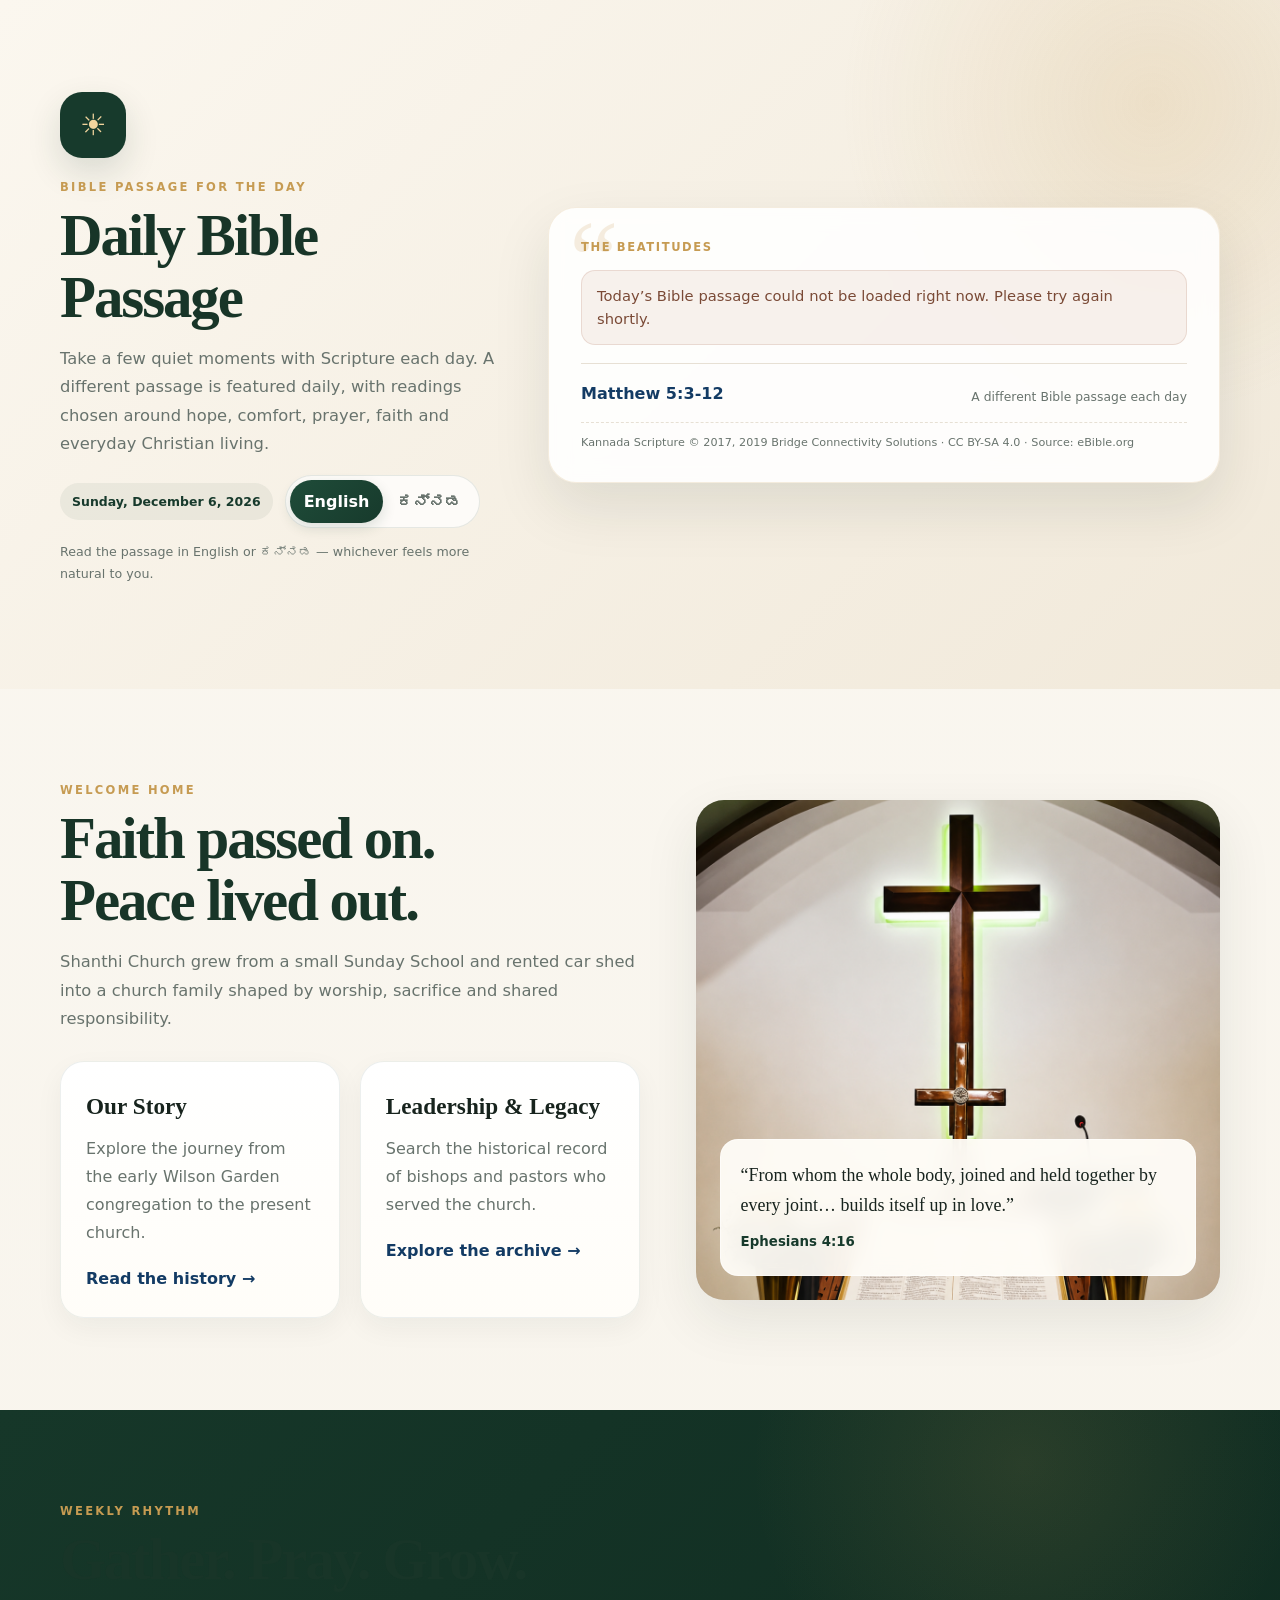
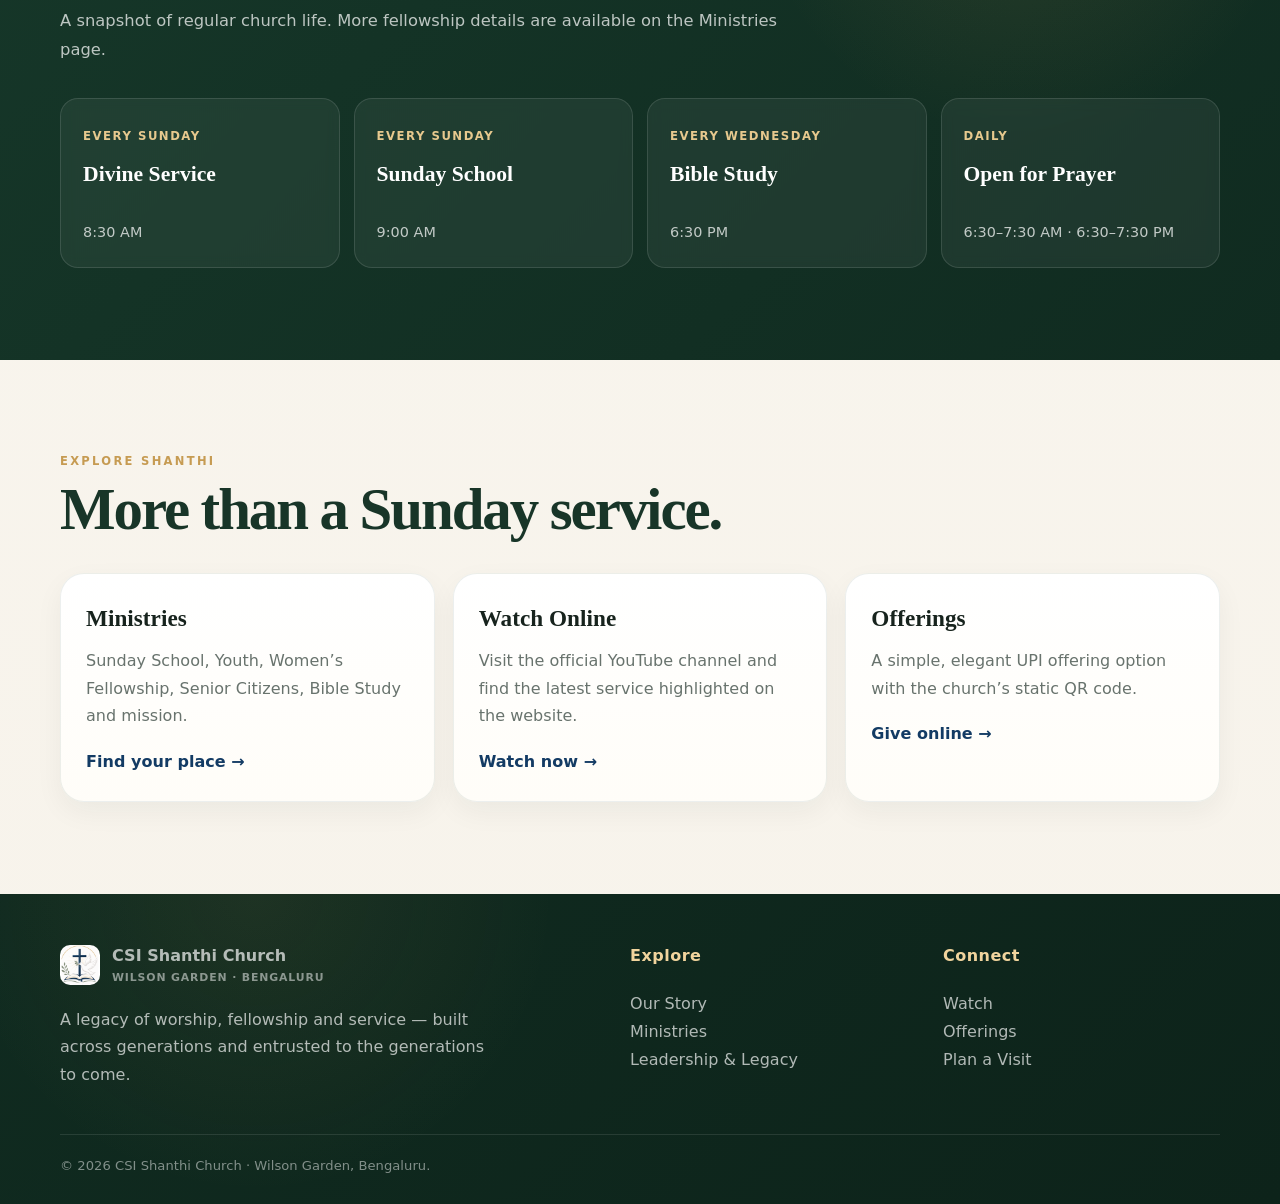
==== index.html @ 7ae9b754 "Add files via upload" ====
<!DOCTYPE html>
<html lang="en">
<head>
<meta charset="UTF-8">
<meta name="viewport" content="width=device-width, initial-scale=1.0">
<meta name="theme-color" content="#173a2c">
<title>Home | CSI Shanthi Church</title>
<meta name="description" content="CSI Shanthi Church, Wilson Garden, Bengaluru.">
<link rel="icon" type="image/png" href="assets/images/favicon-custom.png">
<link rel="apple-touch-icon" href="assets/images/favicon-custom.png">
<link rel="stylesheet" href="assets/css/style.css">
</head>
<body>


</section>

<section class="daily-word" id="daily-word">
  <div class="container daily-word-grid">
    <div>
      <div class="daily-icon">☀</div>
      <div class="eyebrow">Bible passage for the day</div>
      <h2 class="section-title">Daily Bible Passage</h2>
      <p class="lead">Take a few quiet moments with Scripture each day. A different passage is featured daily, with readings chosen around hope, comfort, prayer, faith and everyday Christian living.</p>
      <div class="daily-controls">
        <div class="daily-date" id="dailyDate">Today</div>
        <div class="language-toggle" role="group" aria-label="Bible passage language">
          <button class="language-btn active" id="langEnglish" data-lang="en">English</button>
          <button class="language-btn" id="langKannada" data-lang="kn">ಕನ್ನಡ</button>
        </div>
      </div>
      <p class="daily-refresh-note">Read the passage in English or ಕನ್ನಡ — whichever feels more natural to you.</p>
    </div>
    <article class="daily-passage-card" aria-live="polite">
      <div class="daily-theme" id="dailyTheme">Today’s Passage</div>
      <div class="daily-text" id="dailyText">Loading today’s Bible passage…</div>
      <div class="daily-reference"><strong id="dailyReference"></strong><span>A different Bible passage each day</span></div>
<div class="daily-source-note" id="dailySourceNote">Kannada Scripture © 2017, 2019 Bridge Connectivity Solutions · CC BY-SA 4.0 · Source: eBible.org</div>
    </article>
  </div>
</section>
<section>
  <div class="container split">
    <div>
      <div class="eyebrow">Welcome home</div>
      <h2 class="section-title">Faith passed on.<br>Peace lived out.</h2>
      <p class="lead">Shanthi Church grew from a small Sunday School and rented car shed into a church family shaped by worship, sacrifice and shared responsibility.</p>
      <div class="grid-2" style="margin-top:28px">
        <a class="card link-card" href="about.html"><h3>Our Story</h3><p>Explore the journey from the early Wilson Garden congregation to the present church.</p><span>Read the history →</span></a>
        <a class="card link-card" href="leadership.html"><h3>Leadership & Legacy</h3><p>Search the historical record of bishops and pastors who served the church.</p><span>Explore the archive →</span></a>
      </div>
    </div>
    <div class="image-panel">
      <img src="assets/images/altar-enhanced.png" alt="Altar and cross inside CSI Shanthi Church">
      <div class="quote-card"><p>“From whom the whole body, joined and held together by every joint… builds itself up in love.”</p><small>Ephesians 4:16</small></div>
    </div>
  </div>
</section>

<section class="band">
  <div class="container">
    <div class="eyebrow">Weekly rhythm</div>
    <h2 class="section-title">Gather. Pray. Grow.</h2>
    <p class="lead">A snapshot of regular church life. More fellowship details are available on the Ministries page.</p>
    <div class="schedule-grid">
      <article class="service-card"><div><span class="day">Every Sunday</span><h3>Divine Service</h3></div><p>8:30 AM</p></article>
      <article class="service-card"><div><span class="day">Every Sunday</span><h3>Sunday School</h3></div><p>9:00 AM</p></article>
      <article class="service-card"><div><span class="day">Every Wednesday</span><h3>Bible Study</h3></div><p>6:30 PM</p></article>
      <article class="service-card"><div><span class="day">Daily</span><h3>Open for Prayer</h3></div><p>6:30–7:30 AM · 6:30–7:30 PM</p></article>
    </div>
  </div>
</section>

<section>
  <div class="container">
    <div class="eyebrow">Explore Shanthi</div>
    <h2 class="section-title">More than a Sunday service.</h2>
    <div class="grid-3" style="margin-top:32px">
      <a class="card link-card" href="ministries.html"><h3>Ministries</h3><p>Sunday School, Youth, Women’s Fellowship, Senior Citizens, Bible Study and mission.</p><span>Find your place →</span></a>
      <a class="card link-card" href="connect.html#watch"><h3>Watch Online</h3><p>Visit the official YouTube channel and find the latest service highlighted on the website.</p><span>Watch now →</span></a>
      <a class="card link-card" href="connect.html#offerings"><h3>Offerings</h3><p>A simple, elegant UPI offering option with the church’s static QR code.</p><span>Give online →</span></a>
    </div>
  </div>
</section>
</main>

<footer>
  <div class="container">
    <div class="footer-grid">
      <div>
        <a class="brand brand-footer" href="index.html">
          <img class="footer-logo footer-logo-clean" src="assets/images/favicon-custom.png" alt="CSI Shanthi Church emblem">
          <span>CSI Shanthi Church<small style="color:rgba(255,255,255,.5)">Wilson Garden · Bengaluru</small></span>
        </a>
        <p style="max-width:430px;margin-top:18px">A legacy of worship, fellowship and service — built across generations and entrusted to the generations to come.</p>
      </div>
      <div><h4>Explore</h4><p><a href="about.html">Our Story</a><br><a href="ministries.html">Ministries</a><br><a href="leadership.html">Leadership & Legacy</a></p></div>
      <div><h4>Connect</h4><p><a href="connect.html#watch">Watch</a><br><a href="connect.html#offerings">Offerings</a><br><a href="connect.html#visit">Plan a Visit</a></p></div>
    </div>
    <div class="footer-bottom">© <span data-year></span> CSI Shanthi Church · Wilson Garden, Bengaluru.</div>
  </div>
</footer>
<button class="back-to-top" id="backToTop" aria-label="Back to top">↑</button>
<script src="assets/js/main.js"></script>


</body>
</html>
---- assets/css/style.css ----
:root{
  --green:#173a2c;
  --green-2:#285843;
  --cream:#f7f4ec;
  --paper:#fffdf8;
  --ink:#17231d;
  --muted:#69746d;
  --gold:#c49a52;
  --gold-soft:#ead8b6;
  --line:#e5dfd3;
  --white:#fff;
  --shadow:0 20px 55px rgba(17,44,32,.10);
  --radius:24px;
}
*{box-sizing:border-box}
html{scroll-behavior:smooth}
body{
  margin:0;
  background:var(--cream);
  color:var(--ink);
  font-family:Inter,ui-sans-serif,system-ui,-apple-system,BlinkMacSystemFont,"Segoe UI",sans-serif;
  line-height:1.65;
}
img{max-width:100%;display:block}
a{color:inherit;text-decoration:none}
button,input{font:inherit}
.container{width:min(1160px,calc(100% - 40px));margin:auto}
.eyebrow{font-size:.74rem;text-transform:uppercase;letter-spacing:.18em;color:var(--gold);font-weight:850}
h1,h2,h3,.serif{font-family:Georgia,"Times New Roman",serif}
.section-title{font-size:clamp(2.15rem,5vw,4.25rem);line-height:1.02;letter-spacing:-.035em;margin:.45rem 0 1rem}
.lead{font-size:1.08rem;color:var(--muted);max-width:760px}
.btn{display:inline-flex;align-items:center;justify-content:center;gap:9px;min-height:50px;padding:0 20px;border-radius:999px;font-weight:800;border:1px solid transparent;transition:.2s ease}
.btn:hover{transform:translateY(-2px)}
.btn-primary{background:var(--green);color:#fff}
.btn-gold{background:#efd5a1;color:var(--green)}
.btn-outline{border-color:rgba(24,57,44,.18);background:rgba(255,255,255,.55)}
section{padding:92px 0}
.card{background:var(--paper);border:1px solid var(--line);border-radius:22px;box-shadow:0 12px 35px rgba(17,44,32,.05)}
.site-header{
  position:sticky;top:0;z-index:100;
  background:rgba(247,244,236,.91);
  backdrop-filter:blur(16px);
  border-bottom:1px solid rgba(24,57,44,.08);
}
nav{height:76px;display:flex;align-items:center;justify-content:space-between;gap:24px}
.brand{display:flex;align-items:center;gap:12px;font-weight:850;min-width:220px}
.brand-mark{width:42px;height:42px;border-radius:50%;display:grid;place-items:center;background:var(--green);color:#f3d8a2;font-family:Georgia,serif;font-size:1.3rem}
.brand small{display:block;color:var(--muted);font-size:.68rem;letter-spacing:.08em;text-transform:uppercase;font-weight:700}
.nav-links{display:flex;align-items:center;gap:21px;font-size:.9rem;font-weight:750}
.nav-links a{opacity:.8;position:relative}
.nav-links a:hover,.nav-links a.active{opacity:1;color:var(--green)}
.nav-links a.active:after{content:"";position:absolute;left:0;right:0;bottom:-10px;height:2px;background:var(--gold)}
.nav-visit{padding:10px 15px;border-radius:999px;background:var(--green);color:white!important}
.nav-visit.active:after{display:none}
.menu-btn{display:none;border:0;background:none;color:var(--green);font-size:1.55rem}
.page-hero{
  position:relative;overflow:hidden;color:white;background:var(--green);
  min-height:410px;display:grid;align-items:end;
}
.page-hero.has-image{min-height:520px}
.page-hero img{position:absolute;inset:0;width:100%;height:100%;object-fit:cover}
.page-hero:after{content:"";position:absolute;inset:0;background:linear-gradient(90deg,rgba(10,30,21,.87),rgba(10,30,21,.55) 48%,rgba(10,30,21,.16)),linear-gradient(0deg,rgba(10,30,21,.6),transparent 55%)}
.page-hero-content{position:relative;z-index:2;padding:85px 0 62px;max-width:850px}
.page-hero h1{font-size:clamp(3rem,7vw,6.3rem);line-height:.94;letter-spacing:-.05em;margin:12px 0 20px;font-weight:500}
.page-hero p{font-size:1.12rem;max-width:720px;color:rgba(255,255,255,.84)}
.hero-home{min-height:calc(100svh - 76px)}
.hero-home .page-hero-content{padding-bottom:68px}
.hero-actions{display:flex;flex-wrap:wrap;gap:12px;margin-top:28px}
.hero-stats{display:grid;grid-template-columns:repeat(3,1fr);margin-top:44px;border:1px solid rgba(255,255,255,.16);border-radius:18px;overflow:hidden;background:rgba(255,255,255,.09)}
.hero-stats div{padding:17px 19px;background:rgba(10,30,21,.35)}
.hero-stats strong{display:block;color:#f1d49d;font-family:Georgia,serif;font-size:1.18rem}
.hero-stats span{font-size:.82rem;color:rgba(255,255,255,.72)}
.split{display:grid;grid-template-columns:1.05fr .95fr;gap:56px;align-items:center}
.image-panel{border-radius:28px;overflow:hidden;box-shadow:var(--shadow);min-height:500px;position:relative;background:#ddd}
.image-panel img{position:absolute;inset:0;width:100%;height:100%;object-fit:cover}
.quote-card{position:absolute;left:24px;right:24px;bottom:24px;background:rgba(255,253,248,.94);backdrop-filter:blur(12px);border-radius:18px;padding:20px;border:1px solid rgba(255,255,255,.5)}
.quote-card p{font-family:Georgia,serif;font-size:1.12rem;margin:0 0 6px}
.quote-card small{color:var(--green);font-weight:850}
.grid-3{display:grid;grid-template-columns:repeat(3,1fr);gap:18px}
.grid-2{display:grid;grid-template-columns:repeat(2,1fr);gap:20px}
.feature{padding:27px}
.feature .icon{width:48px;height:48px;border-radius:15px;background:#eee7d8;display:grid;place-items:center;margin-bottom:20px}
.feature h3{margin:0 0 8px;font-size:1.35rem}
.feature p{margin:0;color:var(--muted);font-size:.94rem}
.band{background:var(--green);color:white}
.band .lead{color:rgba(255,255,255,.72)}
.schedule-grid{display:grid;grid-template-columns:repeat(4,1fr);gap:14px;margin-top:34px}
.service-card{padding:22px;border-radius:18px;border:1px solid rgba(255,255,255,.13);background:rgba(255,255,255,.055);min-height:170px;display:flex;flex-direction:column;justify-content:space-between}
.service-card .day{font-size:.73rem;text-transform:uppercase;letter-spacing:.13em;color:#e7c98e;font-weight:850}
.service-card h3{font-size:1.35rem;line-height:1.17;margin:13px 0}
.service-card p{margin:0;color:rgba(255,255,255,.73);font-size:.9rem}
.link-card{display:block;padding:25px;transition:.2s}
.link-card:hover{transform:translateY(-4px);box-shadow:var(--shadow)}
.link-card h3{font-size:1.45rem;margin:0 0 8px}
.link-card p{color:var(--muted);margin:0 0 18px}
.link-card span{font-weight:850;color:var(--green)}
.timeline{display:grid;grid-template-columns:repeat(4,1fr);border-top:1px solid #cbbfa9;margin-top:40px}
.timeline-item{padding:27px 24px 0 0;position:relative}
.timeline-item:before{content:"";position:absolute;top:-7px;left:0;width:13px;height:13px;border-radius:50%;background:var(--green);box-shadow:0 0 0 5px var(--cream)}
.timeline-item .year{font-size:.8rem;letter-spacing:.09em;color:var(--green);font-weight:900}
.timeline-item h3{font-size:1.3rem;margin:8px 0}
.timeline-item p{color:var(--muted);font-size:.91rem;margin:0}
.archive-toolbar{display:flex;gap:12px;align-items:center;justify-content:space-between;margin:30px 0 22px}
.search-box{flex:1;position:relative}
.search-box input{width:100%;border:1px solid var(--line);background:var(--paper);border-radius:999px;padding:14px 18px 14px 44px;color:var(--ink);outline:none}
.search-box:before{content:"⌕";position:absolute;left:17px;top:9px;color:var(--muted);font-size:1.3rem}
.filter-buttons{display:flex;gap:8px;flex-wrap:wrap}
.filter-btn{border:1px solid var(--line);background:var(--paper);border-radius:999px;padding:11px 15px;font-weight:800;color:var(--muted);cursor:pointer}
.filter-btn.active{background:var(--green);color:white;border-color:var(--green)}
.archive-grid{display:grid;grid-template-columns:repeat(3,1fr);gap:16px}
.person-card{padding:22px;min-height:172px;display:flex;flex-direction:column;justify-content:space-between}
.person-card.hidden{display:none}
.person-role{font-size:.72rem;text-transform:uppercase;letter-spacing:.12em;color:var(--gold);font-weight:900}
.person-card h3{margin:9px 0 6px;font-size:1.25rem}
.person-years{font-weight:850;color:var(--green)}
.person-note{font-size:.86rem;color:var(--muted);margin:5px 0 0}
.archive-note{margin-top:22px;padding:16px 18px;border-left:3px solid var(--gold);background:rgba(255,255,255,.5);color:var(--muted)}
.ministry-list{display:grid;grid-template-columns:repeat(3,1fr);gap:18px;margin-top:32px}
.ministry-card{padding:28px}
.ministry-card h3{font-size:1.45rem;margin:0 0 8px}
.ministry-card p{color:var(--muted);margin:0}
.connect-grid{display:grid;grid-template-columns:1.05fr .95fr;gap:38px;align-items:start}
.youtube-card{position:relative;min-height:430px;border-radius:25px;overflow:hidden;background:#111;display:block}
.youtube-card img{position:absolute;inset:0;width:100%;height:100%;object-fit:cover;opacity:.78}
.youtube-card:after{content:"";position:absolute;inset:0;background:linear-gradient(0deg,rgba(0,0,0,.83),transparent 70%)}
.youtube-content{position:absolute;z-index:2;left:28px;right:28px;bottom:26px;color:white}
.youtube-content h3{font-size:2rem;margin:6px 0}
.play{position:absolute;z-index:3;left:50%;top:47%;transform:translate(-50%,-50%);width:72px;height:72px;border-radius:50%;display:grid;place-items:center;background:white;color:var(--green);font-size:1.55rem;box-shadow:0 12px 30px rgba(0,0,0,.25);padding-left:4px}
.offering-card{padding:28px}
.qr-shell{width:min(100%,330px);margin:18px auto;background:white;padding:15px;border-radius:25px;border:1px solid var(--line);box-shadow:0 18px 40px rgba(17,44,32,.08)}
.qr-shell img{width:100%;aspect-ratio:1;object-fit:contain}
.upi-box{background:rgba(24,57,44,.06);border:1px solid rgba(24,57,44,.1);padding:14px 16px;border-radius:16px}
.upi-box small{display:block;color:var(--muted);text-transform:uppercase;letter-spacing:.12em;font-weight:800;font-size:.72rem}
.upi-box strong{word-break:break-all;color:var(--green)}
.contact-list{margin-top:24px}
.contact-row{padding:16px 0;border-bottom:1px solid var(--line)}
.contact-row:last-child{border-bottom:0}
.contact-row small{display:block;color:var(--muted);margin-bottom:3px}
.cta-panel{padding:32px;background:var(--green);color:white;border-radius:25px}
.cta-panel p{color:rgba(255,255,255,.72)}
footer{background:#10281f;color:white;padding:48px 0 26px}
.footer-grid{display:grid;grid-template-columns:1.35fr repeat(2,.7fr);gap:36px}
footer p,footer a{color:rgba(255,255,255,.68)}
footer h4{margin-top:0;color:#f1d49d}
.footer-bottom{border-top:1px solid rgba(255,255,255,.1);margin-top:30px;padding-top:20px;color:rgba(255,255,255,.48);font-size:.82rem}
.back-to-top{position:fixed;right:20px;bottom:20px;z-index:90;width:48px;height:48px;border:0;border-radius:50%;background:var(--green);color:white;box-shadow:0 12px 30px rgba(16,40,31,.25);cursor:pointer;opacity:0;visibility:hidden;transform:translateY(8px);transition:.2s}
.back-to-top.show{opacity:1;visibility:visible;transform:translateY(0)}

.identity-masthead{background:radial-gradient(circle at 78% 0%,rgba(196,154,82,.12),transparent 28%),linear-gradient(180deg,#fffdf8,#f5f0e5);border-bottom:1px solid rgba(23,58,44,.10)}
.identity-inner{min-height:155px;display:grid;grid-template-columns:118px 1fr auto;align-items:center;gap:26px;padding:18px 0}
.identity-logo{width:112px;height:112px;filter:drop-shadow(0 8px 18px rgba(23,58,44,.12))}
.identity-title .church-name{margin:0;color:#153b65;font-family:Georgia,"Times New Roman",serif;font-size:clamp(2.35rem,4.2vw,4.7rem);line-height:.92;letter-spacing:.015em;font-weight:700;text-transform:uppercase;text-shadow:0 2px 0 rgba(255,255,255,.6)}
.identity-title .location-line{display:flex;align-items:center;gap:13px;margin-top:12px;color:var(--green);font-size:.78rem;letter-spacing:.28em;text-transform:uppercase;font-weight:850}
.identity-title .location-line:before,.identity-title .location-line:after{content:"";height:1px;width:58px;background:linear-gradient(90deg,transparent,var(--gold))}
.identity-title .location-line:after{background:linear-gradient(90deg,var(--gold),transparent)}
.identity-motto{max-width:240px;text-align:right;color:#41594d;font-family:Georgia,"Times New Roman",serif;font-style:italic;font-size:1.02rem;line-height:1.5}
.identity-motto strong{display:block;margin-top:6px;color:var(--gold);font-family:Inter,system-ui,sans-serif;font-style:normal;font-size:.69rem;letter-spacing:.12em;text-transform:uppercase}
.daily-word{position:relative;overflow:hidden;background:radial-gradient(circle at 86% 20%,rgba(196,154,82,.16),transparent 27%),linear-gradient(135deg,#fffdf8 0%,#f3eddf 100%)}
.daily-word-grid{position:relative;z-index:2;display:grid;grid-template-columns:.8fr 1.2fr;gap:52px;align-items:center}
.daily-date{display:inline-flex;align-items:center;gap:9px;padding:8px 12px;border-radius:999px;background:rgba(23,58,44,.06);color:var(--green);font-size:.78rem;font-weight:800}
.daily-icon{width:66px;height:66px;border-radius:22px;background:var(--green);color:#f1d49d;display:grid;place-items:center;font-size:1.85rem;box-shadow:0 14px 34px rgba(23,58,44,.14);margin-bottom:20px}
.daily-passage-card{position:relative;padding:34px 36px;border-radius:28px;background:rgba(255,255,255,.88);border:1px solid rgba(23,58,44,.10);box-shadow:var(--shadow);backdrop-filter:blur(10px)}
.daily-passage-card:before{content:"“";position:absolute;top:-4px;left:20px;color:rgba(196,154,82,.25);font-family:Georgia,serif;font-size:7rem;line-height:1}
.daily-theme{position:relative;z-index:1;color:var(--gold);font-size:.72rem;letter-spacing:.14em;text-transform:uppercase;font-weight:900}
.daily-text{position:relative;z-index:1;margin:12px 0 18px;color:#263a31;font-family:Georgia,"Times New Roman",serif;font-size:clamp(1.2rem,2.2vw,1.65rem);line-height:1.62}
.daily-reference{display:flex;justify-content:space-between;gap:14px;align-items:end;padding-top:16px;border-top:1px solid var(--line)}
.daily-reference strong{color:var(--green);font-size:1rem}.daily-reference span{color:var(--muted);font-size:.77rem;text-align:right}.daily-refresh-note{margin-top:13px;color:var(--muted);font-size:.79rem}


.daily-controls{display:flex;align-items:center;gap:12px;flex-wrap:wrap;margin-top:14px}
.language-toggle{display:inline-flex;padding:4px;border-radius:999px;background:rgba(23,58,44,.07);border:1px solid rgba(23,58,44,.10)}
.language-btn{border:0;background:transparent;color:var(--muted);padding:8px 14px;border-radius:999px;font-weight:850;cursor:pointer}
.language-btn.active{background:var(--green);color:white;box-shadow:0 5px 14px rgba(23,58,44,.14)}
.daily-text.kn{font-family:"Noto Sans Kannada","Tunga","Nirmala UI",system-ui,sans-serif;line-height:1.8}


.daily-source-note{
  margin-top:14px;padding-top:12px;border-top:1px dashed var(--line);
  color:var(--muted);font-size:.7rem;line-height:1.5
}
.daily-loading{opacity:.66}
.daily-error{
  padding:13px 15px;border-radius:14px;background:rgba(150,70,40,.07);
  border:1px solid rgba(150,70,40,.14);color:#7a4a36;
  font-family:Inter,system-ui,sans-serif;font-size:.92rem
}

@media(max-width:980px){
  .nav-links{display:none;position:absolute;top:76px;left:18px;right:18px;flex-direction:column;align-items:stretch;background:var(--paper);border:1px solid var(--line);border-radius:18px;padding:16px;box-shadow:var(--shadow)}
  .nav-links.open{display:flex}
  .nav-links a{padding:8px 6px}.nav-links a.active:after{display:none}
  .menu-btn{display:block}
  .split,.connect-grid{grid-template-columns:1fr}
  .identity-inner{grid-template-columns:92px 1fr;min-height:132px}
  .identity-logo{width:88px;height:88px}
  .identity-motto{display:none}
  .daily-word-grid{grid-template-columns:1fr;gap:28px}
  .grid-3,.ministry-list,.archive-grid{grid-template-columns:repeat(2,1fr)}
  .schedule-grid{grid-template-columns:repeat(2,1fr)}
  .timeline{grid-template-columns:repeat(2,1fr);border-top:0;gap:24px}
  .timeline-item{border-top:1px solid #cbbfa9}
}
@media(max-width:650px){
  .container{width:min(100% - 28px,1160px)}
  section{padding:70px 0}
  nav{height:68px}.nav-links{top:68px;left:12px;right:12px}
  .brand{font-size:.92rem;min-width:0}.brand-mark{width:38px;height:38px}.brand small{font-size:.62rem}
  .identity-inner{grid-template-columns:64px 1fr;gap:14px;min-height:108px;padding:12px 0}
  .identity-logo{width:62px;height:62px}
  .identity-title .church-name{font-size:clamp(1.65rem,8.5vw,2.5rem);line-height:.96}
  .identity-title .location-line{font-size:.57rem;letter-spacing:.13em;gap:7px;margin-top:8px}
  .identity-title .location-line:before,.identity-title .location-line:after{width:18px}
  .daily-passage-card{padding:27px 22px;border-radius:22px}
  .daily-reference{align-items:flex-start;flex-direction:column}
  .daily-reference span{text-align:left}
  .page-hero.has-image{min-height:82svh}.hero-home{min-height:calc(100svh - 68px)}
  .page-hero-content{padding:72px 0 42px}.page-hero h1{font-size:clamp(3rem,15vw,4.7rem)}
  .hero-actions{display:grid}.hero-actions .btn{width:100%}
  .hero-stats{grid-template-columns:1fr}
  .grid-3,.grid-2,.ministry-list,.archive-grid,.schedule-grid,.timeline,.footer-grid{grid-template-columns:1fr}
  .image-panel{min-height:430px}
  .archive-toolbar{align-items:stretch;flex-direction:column}
  .filter-buttons{display:grid;grid-template-columns:repeat(3,1fr)}
  .filter-btn{padding:10px 8px;font-size:.82rem}
  .youtube-card{min-height:360px}
  .back-to-top{right:13px;bottom:13px;width:46px;height:46px}
}



/* ===== Premium branding & decluttered header refresh ===== */
body{line-height:1.72}
.lead{font-size:1.02rem;max-width:720px}
.section-title{font-size:clamp(2rem,4.6vw,4rem);line-height:1.05}
.site-top{
  background:
    radial-gradient(circle at 86% 10%,rgba(196,154,82,.14),transparent 26%),
    linear-gradient(180deg,#fffdf8 0%,#f6f0e3 100%);
  border-bottom:1px solid rgba(23,58,44,.08);
}
.branding-shell{
  display:grid;
  grid-template-columns:auto 1fr auto;
  gap:24px;
  align-items:center;
  min-height:126px;
  padding:16px 0;
}
.branding-logo{
  width:92px;height:92px;
  display:grid;place-items:center;
  border-radius:28px;
  background:rgba(255,255,255,.7);
  box-shadow:0 16px 36px rgba(17,44,32,.08);
  border:1px solid rgba(23,58,44,.08);
}
.branding-logo img{width:78px;height:78px;display:block}
.brand-kicker{
  color:var(--gold);
  font-size:.74rem;
  text-transform:uppercase;
  letter-spacing:.22em;
  font-weight:900;
  margin-bottom:6px;
}
.brand-title{
  color:#153b65;
  font-family:Georgia,"Times New Roman",serif;
  font-size:clamp(2.15rem,4.5vw,4.15rem);
  line-height:.96;
  font-weight:700;
  letter-spacing:.02em;
  text-transform:uppercase;
}
.brand-sub{
  margin-top:10px;
  color:var(--green);
  font-size:.82rem;
  letter-spacing:.22em;
  text-transform:uppercase;
  font-weight:850;
}
.branding-meta{
  display:flex;
  flex-direction:column;
  align-items:flex-end;
  gap:10px;
}
.meta-pill{
  display:inline-flex;
  align-items:center;
  justify-content:center;
  padding:10px 14px;
  border-radius:999px;
  background:rgba(255,255,255,.82);
  border:1px solid rgba(23,58,44,.10);
  color:#47594f;
  font-size:.78rem;
  font-weight:800;
  box-shadow:0 10px 20px rgba(17,44,32,.04);
  white-space:nowrap;
}
.site-header{
  position:sticky;top:0;z-index:100;
  background:rgba(255,253,248,.92);
  backdrop-filter:blur(18px);
  border-bottom:1px solid rgba(23,58,44,.08);
}
nav{
  height:64px;
  display:flex;
  align-items:center;
  justify-content:space-between;
  gap:20px;
}
.nav-logo{
  width:42px;height:42px;
  display:grid;place-items:center;
  border-radius:14px;
  background:rgba(23,58,44,.05);
  border:1px solid rgba(23,58,44,.08);
  flex:0 0 auto;
}
.nav-logo img{width:30px;height:30px;display:block}
.nav-links{gap:24px;font-size:.9rem}
.nav-links a{
  opacity:.88;
  padding:6px 0;
}
.nav-links a.active:after{bottom:-13px}
.nav-visit{
  padding:10px 16px;
  border-radius:999px;
  background:var(--green);
  color:white!important;
}
.hero-home .page-hero-content{max-width:820px}
.hero-stats{
  grid-template-columns:repeat(3,minmax(0,1fr));
  gap:0;
  background:rgba(255,255,255,.08);
}
.hero-stats div{padding:17px 18px}
.card{
  border-radius:24px;
  box-shadow:0 12px 28px rgba(17,44,32,.05);
}
.link-card,.person-card,.ministry-card,.offering-card,.cta-panel{border-radius:24px}
.footer-logo{
  width:38px;height:38px;border-radius:12px;display:block;flex:0 0 auto
}
.brand-footer{align-items:center;gap:12px}
.daily-word-grid{gap:40px}
.daily-passage-card{padding:30px 32px}
.contact-row strong,.contact-row a{word-break:break-word}

/* cleaner mobile layout */
@media(max-width:980px){
  .branding-shell{
    grid-template-columns:72px 1fr;
    gap:16px;
    min-height:96px;
    padding:14px 0;
  }
  .branding-logo{width:72px;height:72px;border-radius:22px}
  .branding-logo img{width:60px;height:60px}
  .branding-meta{display:none}
  .brand-title{font-size:clamp(1.8rem,6.5vw,2.9rem)}
  .brand-sub{font-size:.7rem;letter-spacing:.14em}
}
@media(max-width:650px){
  body{line-height:1.68}
  .container{width:min(100% - 24px,1160px)}
  .site-top{border-bottom:0}
  .branding-shell{
    grid-template-columns:58px 1fr;
    gap:12px;
    min-height:82px;
    padding:12px 0 10px;
  }
  .branding-logo{
    width:58px;height:58px;border-radius:18px;
    box-shadow:0 10px 22px rgba(17,44,32,.06);
  }
  .branding-logo img{width:48px;height:48px}
  .brand-kicker{font-size:.55rem;letter-spacing:.13em;margin-bottom:4px}
  .brand-title{
    font-size:clamp(1.45rem,7.5vw,2.15rem);
    line-height:1.02;
    letter-spacing:.01em;
  }
  .brand-sub{
    margin-top:6px;
    font-size:.62rem;
    letter-spacing:.11em;
  }
  nav{height:58px}
  .nav-logo{width:38px;height:38px;border-radius:12px}
  .nav-logo img{width:26px;height:26px}
  .nav-links{
    top:58px;
    left:10px;
    right:10px;
    gap:4px;
    padding:12px;
    border-radius:18px;
  }
  .nav-links a{
    font-size:.95rem;
    padding:10px 8px;
  }
  .nav-visit{padding:10px 12px}
  .page-hero-content{padding:58px 0 36px}
  .hero-stats{
    margin-top:28px;
    border-radius:18px;
  }
  .hero-stats div{padding:14px 15px}
  .section-title{font-size:clamp(1.75rem,9vw,2.5rem)}
  .lead{font-size:.97rem}
  .daily-word-grid{gap:24px}
  .daily-passage-card{padding:24px 20px}
  .daily-text{font-size:1.08rem;line-height:1.72}
  .footer-grid{gap:24px}
}
/* ===== end premium refresh ===== */



/* ===== V7 custom user-logo refinement ===== */
.site-top-centered{
  background:
    radial-gradient(circle at 50% 0%, rgba(196,154,82,.10), transparent 30%),
    linear-gradient(180deg,#ffffff 0%,#f7f3ea 100%);
  border-bottom:1px solid rgba(23,58,44,.06);
}
.site-top-centered .container{
  display:flex;
  justify-content:center;
}
.site-logo-lockup{
  display:block;
  padding:18px 0 14px;
  width:100%;
}
.site-logo-lockup img{
  display:block;
  width:min(100%, 500px);
  margin:0 auto;
  height:auto;
}
.site-header{
  background:rgba(255,255,255,.92);
  border-bottom:1px solid rgba(23,58,44,.07);
}
nav{
  height:62px;
}
.nav-logo-clean{
  width:40px;
  height:40px;
  border-radius:12px;
  background:transparent;
  border:0;
  padding:0;
}
.nav-logo-clean img{
  width:40px;
  height:40px;
  border-radius:10px;
  display:block;
}
.nav-links{
  gap:22px;
}
.nav-links a{
  font-size:.92rem;
  letter-spacing:.01em;
}
.footer-logo-clean{
  width:40px;
  height:40px;
  border-radius:10px;
  background:#fff;
  object-fit:cover;
}
.brand-footer span{
  display:block;
}
.brand-footer small{
  display:block;
}
.page-hero-content p,
.lead,
.feature p,
.link-card p,
.ministry-card p,
.person-note,
.contact-row small{
  line-height:1.74;
}
.daily-word .lead{
  max-width:640px;
}

/* mobile declutter */
@media(max-width:980px){
  .site-logo-lockup img{
    width:min(100%, 410px);
  }
}
@media(max-width:650px){
  .site-logo-lockup{
    padding:12px 0 8px;
  }
  .site-logo-lockup img{
    width:min(100%, 280px);
  }
  nav{
    height:56px;
  }
  .nav-logo-clean{
    width:34px;
    height:34px;
  }
  .nav-logo-clean img{
    width:34px;
    height:34px;
    border-radius:9px;
  }
  .menu-btn{
    font-size:1.4rem;
  }
  .nav-links{
    top:56px;
    left:8px;
    right:8px;
    padding:10px;
    gap:2px;
    border-radius:16px;
  }
  .nav-links a{
    padding:10px 8px;
    font-size:.93rem;
  }
  .hero-home .page-hero-content{
    padding-top:52px;
  }
  .hero-stats span{
    font-size:.8rem;
  }
  .daily-date{
    font-size:.72rem;
  }
  .daily-passage-card,
  .card{
    border-radius:20px;
  }
}
/* ===== end V7 refinement ===== */



/* ===== V8 luxury polish ===== */
:root{
  --green:#173a2c;
  --green-2:#234f3c;
  --cream:#f8f4eb;
  --paper:#fffdf9;
  --ink:#17231d;
  --muted:#68736d;
  --gold:#c69b52;
  --gold-soft:#ead9b8;
  --navy:#133b64;
  --line:#e7e0d4;
  --shadow:0 20px 55px rgba(17,44,32,.09);
  --shadow-soft:0 10px 28px rgba(17,44,32,.05);
}
body{
  background:linear-gradient(180deg,#faf7f0 0%,#f7f3eb 100%);
  color:var(--ink);
  letter-spacing:.002em;
}
h1,h2,h3,.serif{font-family:Georgia,"Times New Roman",serif}
.eyebrow{color:var(--gold);font-size:.72rem;letter-spacing:.20em;font-weight:900}
.section-title{color:#183528;text-wrap:balance}
.lead{color:#68736d}

.site-top-centered{
  background:
    radial-gradient(circle at 50% -20%,rgba(198,155,82,.16),transparent 32%),
    linear-gradient(180deg,#ffffff 0%,#f8f3e8 100%);
}
.site-logo-lockup{padding:22px 0 16px}
.site-logo-lockup img{
  width:min(100%,520px);
  filter:drop-shadow(0 14px 26px rgba(19,59,100,.08));
}

.site-header{box-shadow:0 8px 22px rgba(18,48,35,.035)}
.nav-links a{color:#2c4337;transition:.2s ease}
.nav-links a:hover,.nav-links a.active{color:var(--navy)}
.nav-links a.active:after{
  background:linear-gradient(90deg,transparent,var(--gold),transparent);
  height:2px;
}
.nav-visit{
  background:linear-gradient(135deg,#1e4d39,#173a2c);
  box-shadow:0 8px 18px rgba(23,58,44,.16);
}
.nav-visit:hover{
  color:white!important;
  box-shadow:0 12px 24px rgba(23,58,44,.20);
}

.page-hero{background:#163326}
.page-hero img{filter:saturate(.94) contrast(1.02) brightness(.96)}
.page-hero:after{
  background:
    linear-gradient(90deg,rgba(8,29,20,.88) 0%,rgba(8,29,20,.63) 43%,rgba(8,29,20,.18) 76%),
    linear-gradient(0deg,rgba(8,29,20,.62) 0%,transparent 56%);
}
.page-hero h1{text-shadow:0 5px 24px rgba(0,0,0,.14)}
.hero-actions .btn-gold{
  background:linear-gradient(135deg,#f4dda9,#e4c17c);
  box-shadow:0 12px 26px rgba(182,139,64,.22);
}
.hero-actions .btn-gold:hover{box-shadow:0 16px 32px rgba(182,139,64,.28)}
.hero-stats{
  backdrop-filter:blur(10px);
  border-color:rgba(255,255,255,.16);
}
.hero-stats div{background:rgba(12,35,25,.38)}
.hero-stats strong{color:#f3d79f;font-size:1.22rem}
.hero-stats span{color:rgba(255,255,255,.78)}

.card{
  background:linear-gradient(180deg,rgba(255,255,255,.98),rgba(255,253,248,.98));
  border:1px solid rgba(23,58,44,.08);
  box-shadow:var(--shadow-soft);
  transition:transform .24s ease,box-shadow .24s ease,border-color .24s ease;
}
.card:hover{
  transform:translateY(-4px);
  box-shadow:var(--shadow);
  border-color:rgba(198,155,82,.22);
}
.link-card span{color:var(--navy)}
.feature .icon{
  background:linear-gradient(135deg,#f0eadc,#e9ddc7);
  color:var(--green);
}
.band{
  background:
    radial-gradient(circle at 80% 10%,rgba(198,155,82,.13),transparent 24%),
    linear-gradient(135deg,#163729,#102b20);
}
.service-card{
  background:rgba(255,255,255,.055);
  backdrop-filter:blur(6px);
  border-color:rgba(255,255,255,.12);
}
.service-card:hover{background:rgba(255,255,255,.085)}
.timeline-item:before{background:var(--gold)}
.timeline-item .year{color:var(--navy)}

.daily-word{
  background:
    radial-gradient(circle at 90% 15%,rgba(198,155,82,.18),transparent 24%),
    linear-gradient(135deg,#fbf7ef 0%,#f1e9da 100%);
}
.daily-passage-card{
  border:1px solid rgba(198,155,82,.18);
  box-shadow:0 24px 58px rgba(17,44,32,.10);
}
.daily-passage-card:before{color:rgba(198,155,82,.18)}
.language-toggle{background:rgba(255,255,255,.72)}
.language-btn.active{background:linear-gradient(135deg,#1f4c39,#173a2c)}
.daily-reference strong{color:var(--navy)}

.filter-btn.active{background:linear-gradient(135deg,#1d4b38,#173a2c)}
.person-card{position:relative;overflow:hidden}
.person-card:after{
  content:"";
  position:absolute;
  left:0;right:0;top:0;
  height:3px;
  background:linear-gradient(90deg,transparent,var(--gold),transparent);
  opacity:.65;
}

.offering-card{border-color:rgba(198,155,82,.18)}
.qr-shell{
  box-shadow:0 18px 40px rgba(17,44,32,.08);
  border-color:rgba(198,155,82,.18);
}
.upi-box{
  background:linear-gradient(180deg,rgba(23,58,44,.055),rgba(23,58,44,.035));
}

footer{
  background:
    radial-gradient(circle at 20% 0%,rgba(198,155,82,.08),transparent 28%),
    linear-gradient(135deg,#102b20,#0d231a);
}
footer h4{color:#f1d49d;letter-spacing:.03em}

.btn{transition:transform .2s ease,box-shadow .2s ease,background .2s ease}
.btn-primary{
  background:linear-gradient(135deg,#1f4c39,#173a2c);
  box-shadow:0 9px 20px rgba(23,58,44,.15);
}
.btn-primary:hover{box-shadow:0 13px 28px rgba(23,58,44,.20)}

.page-hero-content p{max-width:690px}
.ministry-card p,.person-note,.link-card p{max-width:48ch}

@media(max-width:650px){
  section{padding:62px 0}
  .site-logo-lockup img{width:min(100%,245px)}
  .page-hero.has-image{min-height:76svh}
  .page-hero h1{
    font-size:clamp(2.7rem,14vw,4.15rem);
    line-height:.96;
  }
  .page-hero-content p{
    font-size:1rem;
    line-height:1.68;
  }
  .hero-actions{gap:10px}
  .hero-actions .btn{min-height:48px}
  .hero-stats{grid-template-columns:1fr}
  .hero-stats div{padding:13px 14px}
  .hero-stats strong{font-size:1.08rem}
  .hero-stats span{font-size:.78rem}
  .section-title{line-height:1.08}
  .card,.link-card,.ministry-card,.person-card{padding:22px}
  .daily-passage-card{padding:22px 18px}
  .daily-text{font-size:1.03rem;line-height:1.78}
  .daily-controls{align-items:stretch}
  .language-toggle{width:100%;justify-content:space-between}
  .language-btn{flex:1}
  .footer-grid{grid-template-columns:1fr}
  footer{padding-top:42px}
}
/* ===== end V8 luxury polish ===== */



/* ===== V10 top navigation + subtle logo integration ===== */

/* No oversized logo banner above the menu */
.site-top,
.site-top-centered{
  display:none!important;
}

/* Menu bar now starts at the top of every page */
.site-header{
  position:sticky;
  top:0;
  z-index:100;
  background:rgba(255,255,255,.94);
  backdrop-filter:blur(18px);
  border-bottom:1px solid rgba(23,58,44,.08);
  box-shadow:0 8px 22px rgba(18,48,35,.035);
}
nav{
  min-height:66px;
}

/* Keep the church emblem subtle in the navbar */
.nav-logo-clean{
  width:42px;
  height:42px;
  border-radius:13px;
  background:rgba(255,255,255,.92);
  border:1px solid rgba(23,58,44,.08);
  box-shadow:0 6px 16px rgba(23,58,44,.06);
  overflow:hidden;
}
.nav-logo-clean img{
  width:42px;
  height:42px;
  object-fit:cover;
}

/* Hero watermark uses the church logo in a restrained way */
.hero-home{
  position:relative;
  overflow:hidden;
}
.hero-home::before{
  content:"";
  position:absolute;
  right:5%;
  top:10%;
  width:min(34vw,420px);
  aspect-ratio:1;
  background:url('../images/church-logo-custom.png') center/contain no-repeat;
  opacity:.075;
  filter:grayscale(.12);
  pointer-events:none;
  z-index:1;
}
.hero-home .page-hero-content{
  position:relative;
  z-index:2;
}

/* New homepage title hierarchy */
.hero-home .page-hero-content h1{
  margin-top:12px;
  max-width:900px;
}
.hero-church-name{
  display:inline-block;
  font-size:.78em;
  color:#ffffff;
  letter-spacing:-.02em;
}
.hero-tagline{
  display:inline-block;
  margin-top:10px;
  font-size:.56em;
  line-height:1.12;
  font-weight:500;
  letter-spacing:-.02em;
}

/* Keep all other page heroes clean */
.page-hero:not(.hero-home)::before{
  content:none!important;
}

/* Mobile declutter */
@media(max-width:650px){
  nav{
    min-height:58px;
  }
  .nav-logo-clean{
    width:36px;
    height:36px;
    border-radius:11px;
  }
  .nav-logo-clean img{
    width:36px;
    height:36px;
  }
  .hero-home::before{
    right:-8%;
    top:12%;
    width:62vw;
    opacity:.055;
  }
  .hero-church-name{
    font-size:.68em;
  }
  .hero-tagline{
    margin-top:8px;
    font-size:.48em;
    line-height:1.18;
  }
  .page-hero h1{
    line-height:1.02;
  }
}

/* ===== end V10 refinement ===== */
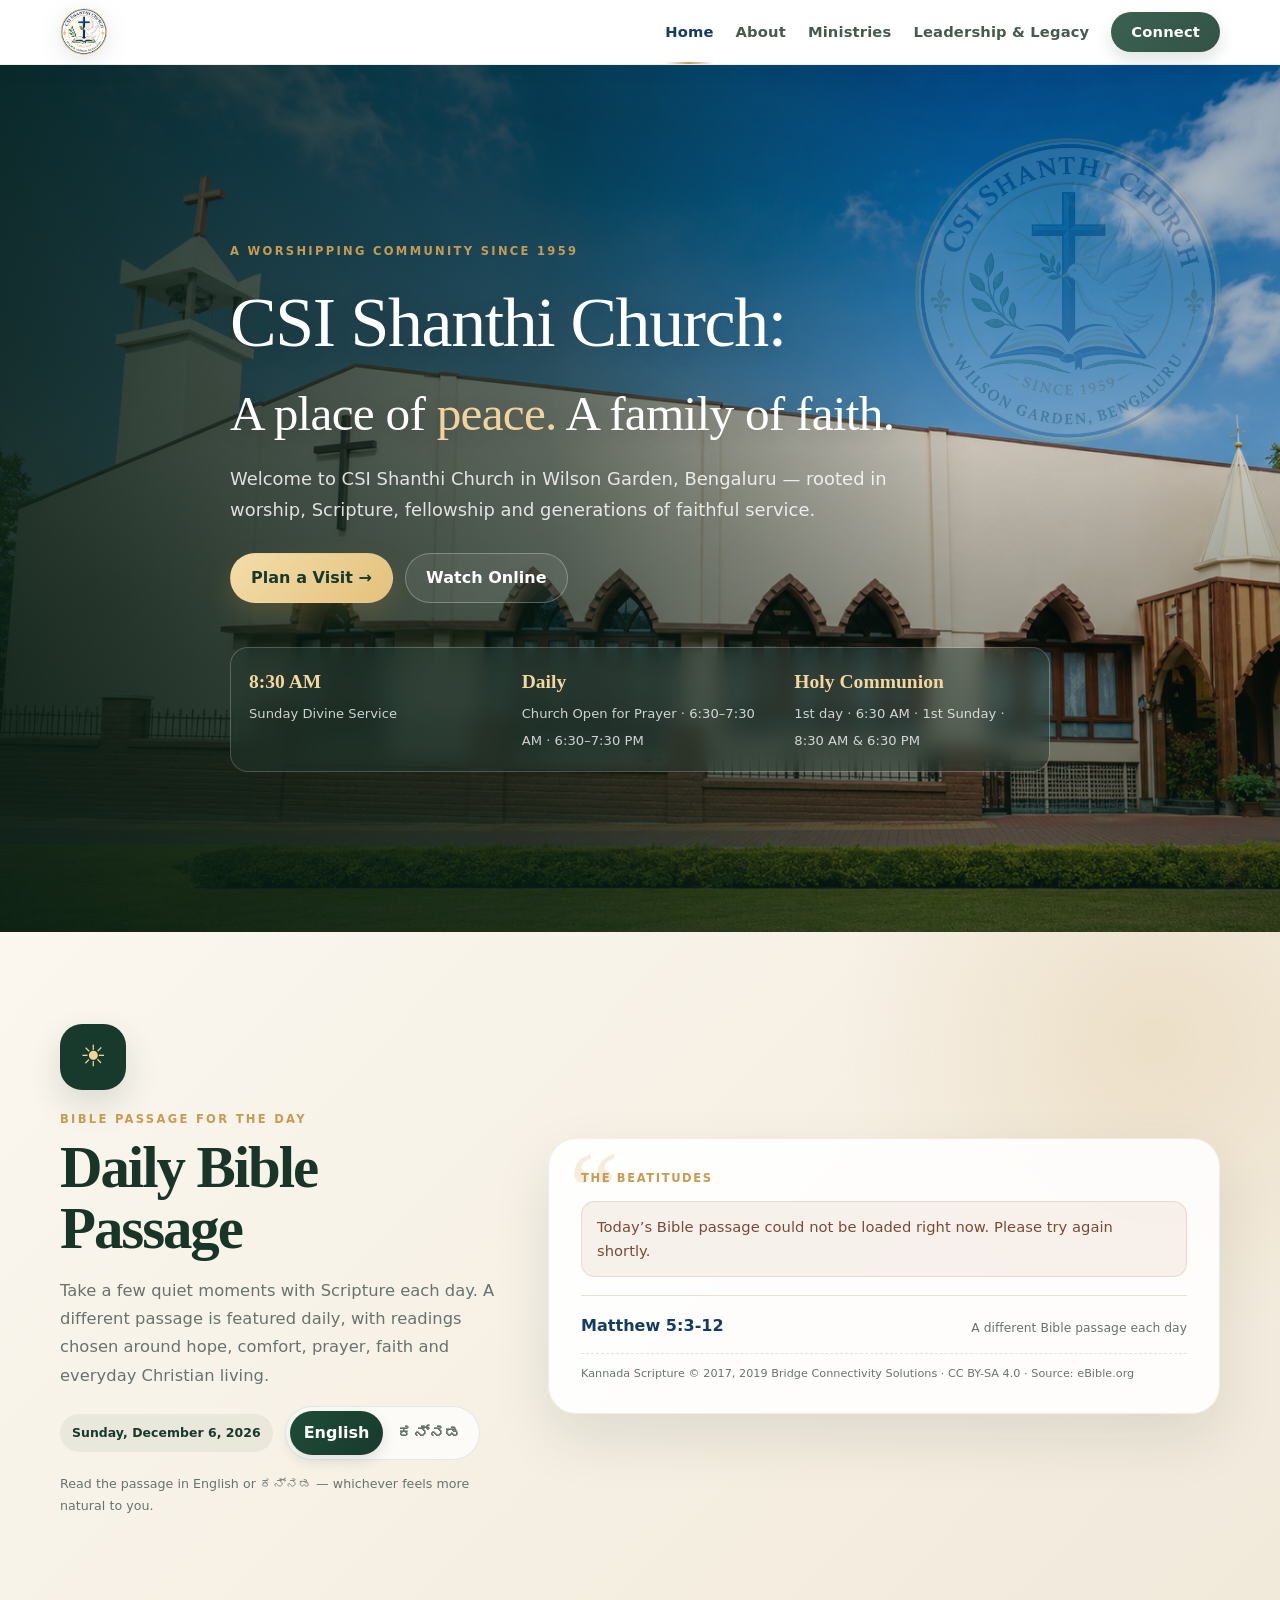
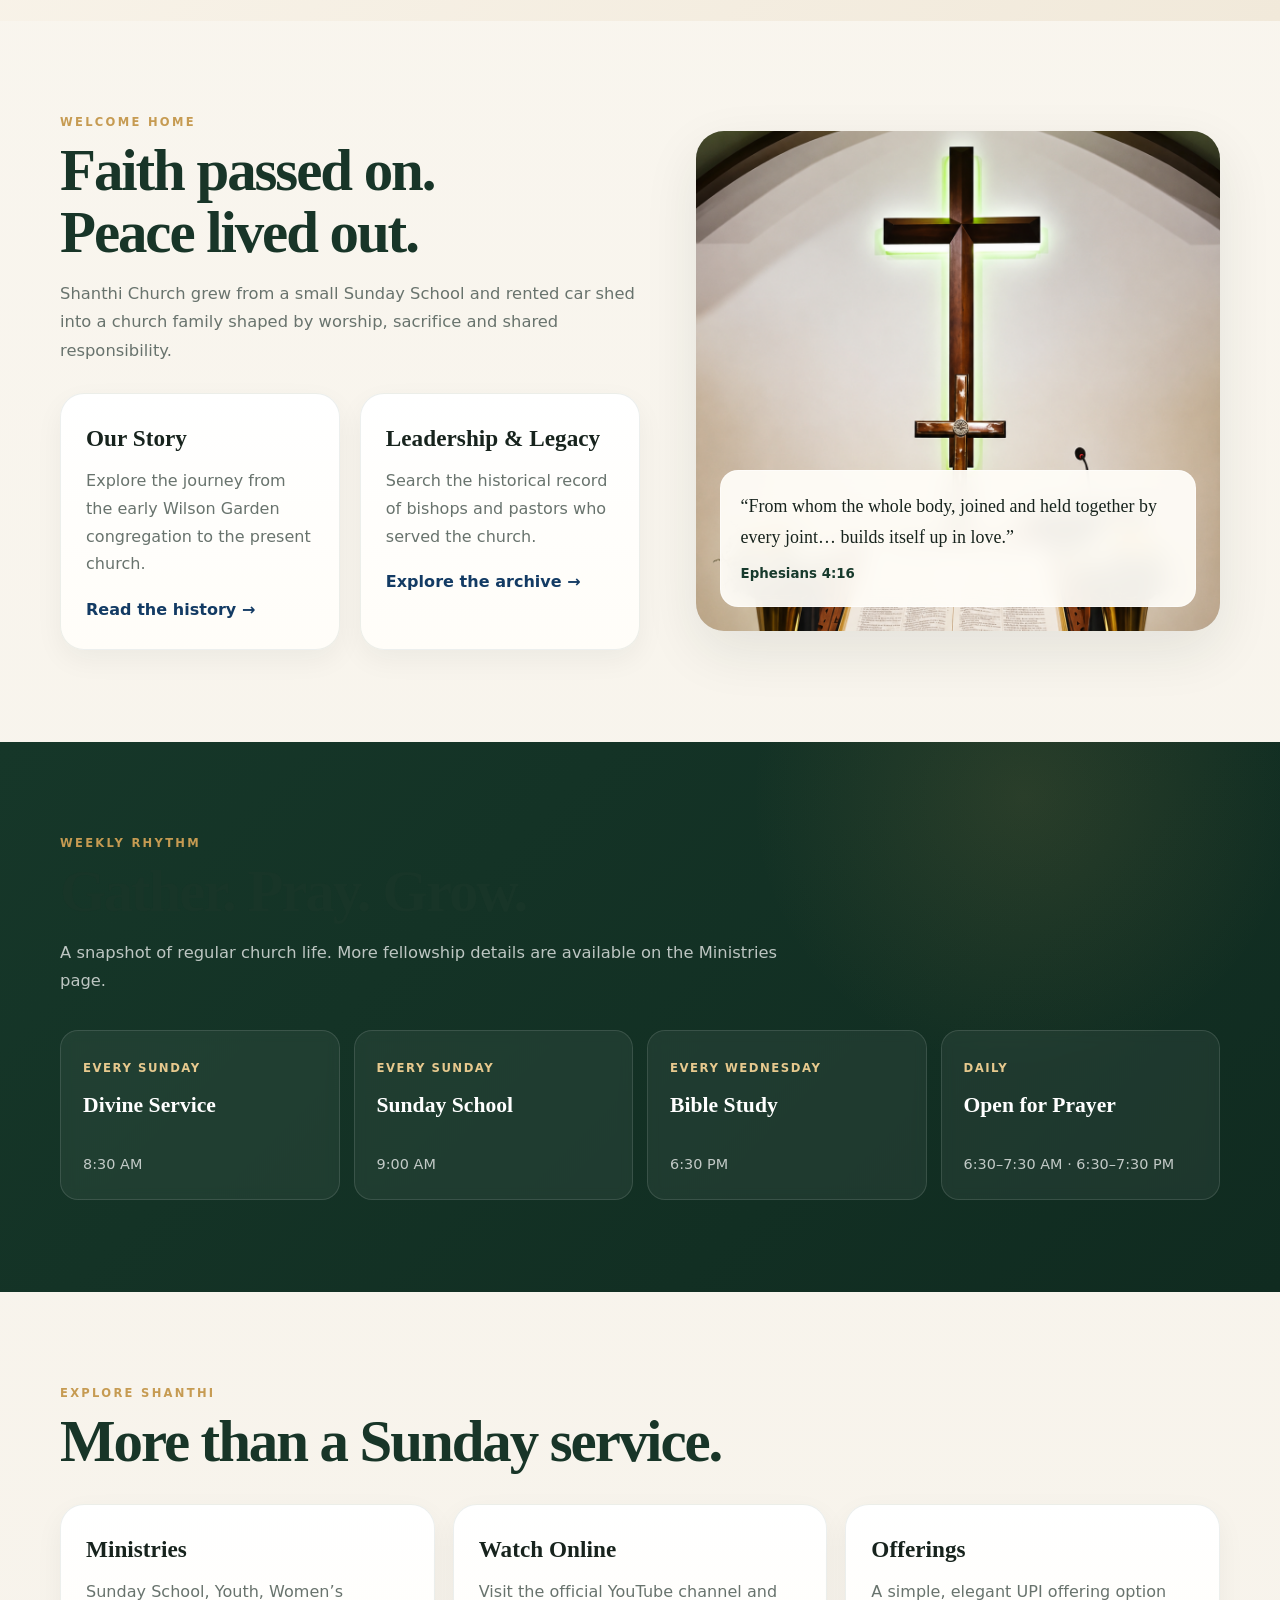
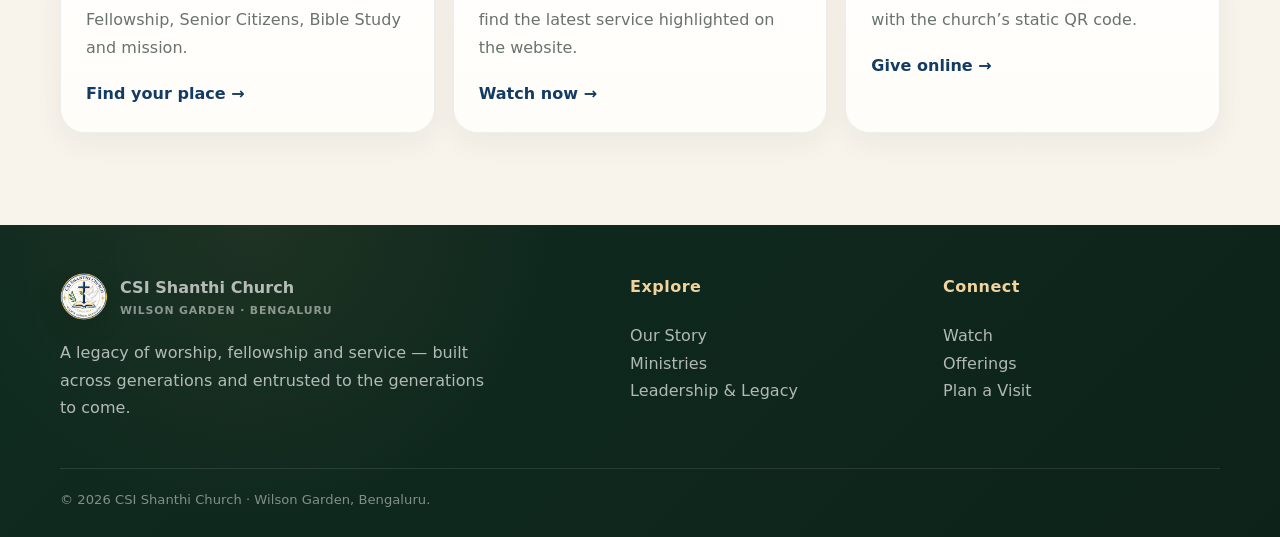
==== commit 81aae6bb: "Add files via upload" ====
--- a/index.html
+++ b/index.html
@@ -6,13 +6,41 @@
 <meta name="theme-color" content="#173a2c">
 <title>Home | CSI Shanthi Church</title>
 <meta name="description" content="CSI Shanthi Church, Wilson Garden, Bengaluru.">
-<link rel="icon" type="image/png" href="assets/images/favicon-custom.png">
-<link rel="apple-touch-icon" href="assets/images/favicon-custom.png">
+<link rel="icon" type="image/png" href="assets/images/logo-official-transparent.png">
+<link rel="apple-touch-icon" href="assets/images/logo-official-transparent.png">
 <link rel="stylesheet" href="assets/css/style.css">
 </head>
 <body>
 
 
+<header class="site-header">
+  <div class="container">
+    <nav>
+      <a class="nav-logo nav-logo-clean" href="index.html" aria-label="CSI Shanthi Church home">
+        <img src="assets/images/logo-official-transparent.png" alt="CSI Shanthi Church emblem">
+      </a>
+      <button class="menu-btn" id="menuBtn" aria-label="Open menu">☰</button>
+      <div class="nav-links" id="navLinks"><a class="active" href="index.html">Home</a><a class="" href="about.html">About</a><a class="" href="ministries.html">Ministries</a><a class="" href="leadership.html">Leadership & Legacy</a><a class="nav-visit" href="connect.html">Connect</a></div>
+    </nav>
+  </div>
+</header>
+<main>
+<section class="page-hero has-image hero-home">
+  <img src="assets/images/church-exterior.png" alt="CSI Shanthi Church exterior">
+  <div class="container page-hero-content">
+    <div class="eyebrow">A worshipping community since 1959</div>
+    <h1><span class="hero-church-name">CSI Shanthi Church:</span><br><span class="hero-tagline">A place of <span style="color:#f1d49d">peace.</span> A family of faith.</span></h1>
+    <p>Welcome to CSI Shanthi Church in Wilson Garden, Bengaluru — rooted in worship, Scripture, fellowship and generations of faithful service.</p>
+    <div class="hero-actions">
+      <a class="btn btn-gold" href="connect.html#visit">Plan a Visit →</a>
+      <a class="btn btn-outline" style="color:white;border-color:rgba(255,255,255,.28);background:rgba(255,255,255,.07)" href="connect.html#watch">Watch Online</a>
+    </div>
+    <div class="hero-stats">
+      <div><strong>8:30 AM</strong><span>Sunday Divine Service</span></div>
+      <div><strong>Daily</strong><span>Church Open for Prayer · 6:30–7:30 AM · 6:30–7:30 PM</span></div>
+      <div><strong>Holy Communion</strong><span>1st day · 6:30 AM · 1st Sunday · 8:30 AM & 6:30 PM</span></div>
+    </div>
+  </div>
 </section>
 
 <section class="daily-word" id="daily-word">
@@ -89,7 +117,7 @@
     <div class="footer-grid">
       <div>
         <a class="brand brand-footer" href="index.html">
-          <img class="footer-logo footer-logo-clean" src="assets/images/favicon-custom.png" alt="CSI Shanthi Church emblem">
+          <img class="footer-logo footer-logo-clean" src="assets/images/logo-official-transparent.png" alt="CSI Shanthi Church emblem">
           <span>CSI Shanthi Church<small style="color:rgba(255,255,255,.5)">Wilson Garden · Bengaluru</small></span>
         </a>
         <p style="max-width:430px;margin-top:18px">A legacy of worship, fellowship and service — built across generations and entrusted to the generations to come.</p>
--- a/assets/css/style.css
+++ b/assets/css/style.css
@@ -747,124 +747,214 @@
 /* ===== end V8 luxury polish ===== */
 
 
-
-/* ===== V10 top navigation + subtle logo integration ===== */
-
-/* No oversized logo banner above the menu */
-.site-top,
-.site-top-centered{
-  display:none!important;
-}
-
-/* Menu bar now starts at the top of every page */
+/* ===== V13 circular logo refinement ===== */
+.site-top,.site-top-centered,.identity-masthead{display:none!important}
+
 .site-header{
   position:sticky;
   top:0;
-  z-index:100;
-  background:rgba(255,255,255,.94);
+  z-index:1000;
+  background:rgba(255,255,255,.96);
   backdrop-filter:blur(18px);
+  -webkit-backdrop-filter:blur(18px);
   border-bottom:1px solid rgba(23,58,44,.08);
-  box-shadow:0 8px 22px rgba(18,48,35,.035);
-}
-nav{
-  min-height:66px;
-}
-
-/* Keep the church emblem subtle in the navbar */
-.nav-logo-clean{
-  width:42px;
-  height:42px;
-  border-radius:13px;
-  background:rgba(255,255,255,.92);
-  border:1px solid rgba(23,58,44,.08);
-  box-shadow:0 6px 16px rgba(23,58,44,.06);
+  box-shadow:0 6px 18px rgba(18,48,35,.04);
+}
+nav{min-height:64px;height:64px}
+
+.nav-logo,.nav-logo-clean{
+  width:46px;
+  height:46px;
+  display:grid;
+  place-items:center;
+  border-radius:50%;
   overflow:hidden;
-}
-.nav-logo-clean img{
-  width:42px;
-  height:42px;
-  object-fit:cover;
-}
-
-/* Hero watermark uses the church logo in a restrained way */
-.hero-home{
-  position:relative;
-  overflow:hidden;
-}
+  background:transparent;
+  border:0;
+  box-shadow:none;
+  padding:0;
+  flex:0 0 auto;
+}
+.nav-logo img,.nav-logo-clean img{
+  width:46px;
+  height:46px;
+  object-fit:contain;
+  display:block;
+  border-radius:50%;
+  filter:drop-shadow(0 5px 12px rgba(23,58,44,.12));
+}
+
+.footer-logo,.footer-logo-clean{
+  width:46px;
+  height:46px;
+  border-radius:50%;
+  object-fit:contain;
+  background:transparent;
+  box-shadow:0 8px 18px rgba(18,48,35,.08);
+}
+
+.hero-home{position:relative;overflow:hidden}
 .hero-home::before{
   content:"";
   position:absolute;
-  right:5%;
-  top:10%;
-  width:min(34vw,420px);
+  right:4%;
+  top:8%;
+  width:min(24vw,300px);
   aspect-ratio:1;
-  background:url('../images/church-logo-custom.png') center/contain no-repeat;
-  opacity:.075;
-  filter:grayscale(.12);
+  background:url('../images/logo-official-transparent.png') center/contain no-repeat;
+  opacity:.14;
   pointer-events:none;
   z-index:1;
-}
-.hero-home .page-hero-content{
-  position:relative;
-  z-index:2;
-}
-
-/* New homepage title hierarchy */
-.hero-home .page-hero-content h1{
-  margin-top:12px;
-  max-width:900px;
-}
+  filter:drop-shadow(0 18px 30px rgba(23,58,44,.08));
+}
+.hero-home .page-hero-content{position:relative;z-index:2}
+.hero-home .page-hero-content h1{max-width:940px;margin-top:12px}
+
 .hero-church-name{
   display:inline-block;
   font-size:.78em;
-  color:#ffffff;
+  color:#fff;
   letter-spacing:-.02em;
 }
 .hero-tagline{
   display:inline-block;
   margin-top:10px;
-  font-size:.56em;
-  line-height:1.12;
+  font-size:.55em;
+  line-height:1.15;
   font-weight:500;
-  letter-spacing:-.02em;
-}
-
-/* Keep all other page heroes clean */
-.page-hero:not(.hero-home)::before{
-  content:none!important;
-}
-
-/* Mobile declutter */
+  letter-spacing:-.015em;
+}
+
 @media(max-width:650px){
-  nav{
-    min-height:58px;
-  }
-  .nav-logo-clean{
-    width:36px;
-    height:36px;
-    border-radius:11px;
-  }
-  .nav-logo-clean img{
-    width:36px;
-    height:36px;
-  }
+  nav{min-height:58px;height:58px}
+  .nav-logo,.nav-logo-clean{
+    width:40px;
+    height:40px;
+  }
+  .nav-logo img,.nav-logo-clean img{
+    width:40px;
+    height:40px;
+  }
+  .nav-links{top:58px}
   .hero-home::before{
-    right:-8%;
-    top:12%;
-    width:62vw;
-    opacity:.055;
-  }
-  .hero-church-name{
-    font-size:.68em;
-  }
+    right:-2%;
+    top:14%;
+    width:42vw;
+    opacity:.11;
+  }
+  .hero-church-name{font-size:.68em}
   .hero-tagline{
     margin-top:8px;
-    font-size:.48em;
+    font-size:.49em;
     line-height:1.18;
   }
-  .page-hero h1{
-    line-height:1.02;
-  }
-}
-
-/* ===== end V10 refinement ===== */
+}
+/* ===== end V13 circular logo refinement ===== */
+
+
+/* ===== V14 official user-provided circular seal ===== */
+.nav-logo,.nav-logo-clean{
+  width:48px;
+  height:48px;
+}
+.nav-logo img,.nav-logo-clean img{
+  width:48px;
+  height:48px;
+  object-fit:contain;
+  border-radius:50%;
+  background:#fff;
+}
+.footer-logo,.footer-logo-clean{
+  width:48px;
+  height:48px;
+  border-radius:50%;
+  object-fit:contain;
+  background:#fff;
+}
+.hero-home::before{
+  background-image:url('../images/logo-official-transparent.png');
+  width:min(25vw,320px);
+  opacity:.13;
+}
+@media(max-width:650px){
+  .nav-logo,.nav-logo-clean,
+  .nav-logo img,.nav-logo-clean img{
+    width:42px;
+    height:42px;
+  }
+  .hero-home::before{
+    width:45vw;
+    opacity:.10;
+  }
+}
+/* ===== end V14 logo update ===== */
+
+
+
+/* ===== V15 transparent logo polish ===== */
+.nav-logo,.nav-logo-clean{
+  background:transparent!important;
+  border:0!important;
+  box-shadow:none!important;
+  overflow:visible!important;
+}
+.nav-logo img,.nav-logo-clean img{
+  background:transparent!important;
+  object-fit:contain!important;
+  filter:drop-shadow(0 5px 12px rgba(23,58,44,.12));
+}
+.footer-logo,.footer-logo-clean{
+  background:transparent!important;
+  object-fit:contain!important;
+  filter:drop-shadow(0 5px 12px rgba(0,0,0,.12));
+}
+.hero-home::before{
+  background-image:url('../images/logo-official-transparent.png')!important;
+  opacity:.14;
+}
+/* ===== end V15 transparent logo polish ===== */
+
+
+/* ===== V16 Connect button spacing fix ===== */
+.nav-visit{
+  display:inline-flex!important;
+  align-items:center!important;
+  justify-content:center!important;
+  min-width:104px;
+  min-height:40px;
+  padding:10px 20px!important;
+  border-radius:999px!important;
+  line-height:1!important;
+  white-space:nowrap!important;
+  background:linear-gradient(135deg,#1f4c39,#173a2c)!important;
+  color:#fff!important;
+  box-shadow:0 8px 18px rgba(23,58,44,.16);
+}
+.nav-visit:hover{
+  color:#fff!important;
+  transform:translateY(-1px);
+  box-shadow:0 11px 22px rgba(23,58,44,.20);
+}
+.nav-visit.active:after{
+  display:none!important;
+}
+
+@media(max-width:980px){
+  .nav-visit{
+    width:100%;
+    min-width:0;
+    min-height:44px;
+    padding:11px 16px!important;
+    margin-top:4px;
+  }
+}
+
+@media(max-width:650px){
+  .nav-visit{
+    min-height:42px;
+    padding:10px 14px!important;
+    border-radius:14px!important;
+  }
+}
+/* ===== end V16 Connect button spacing fix ===== */
+
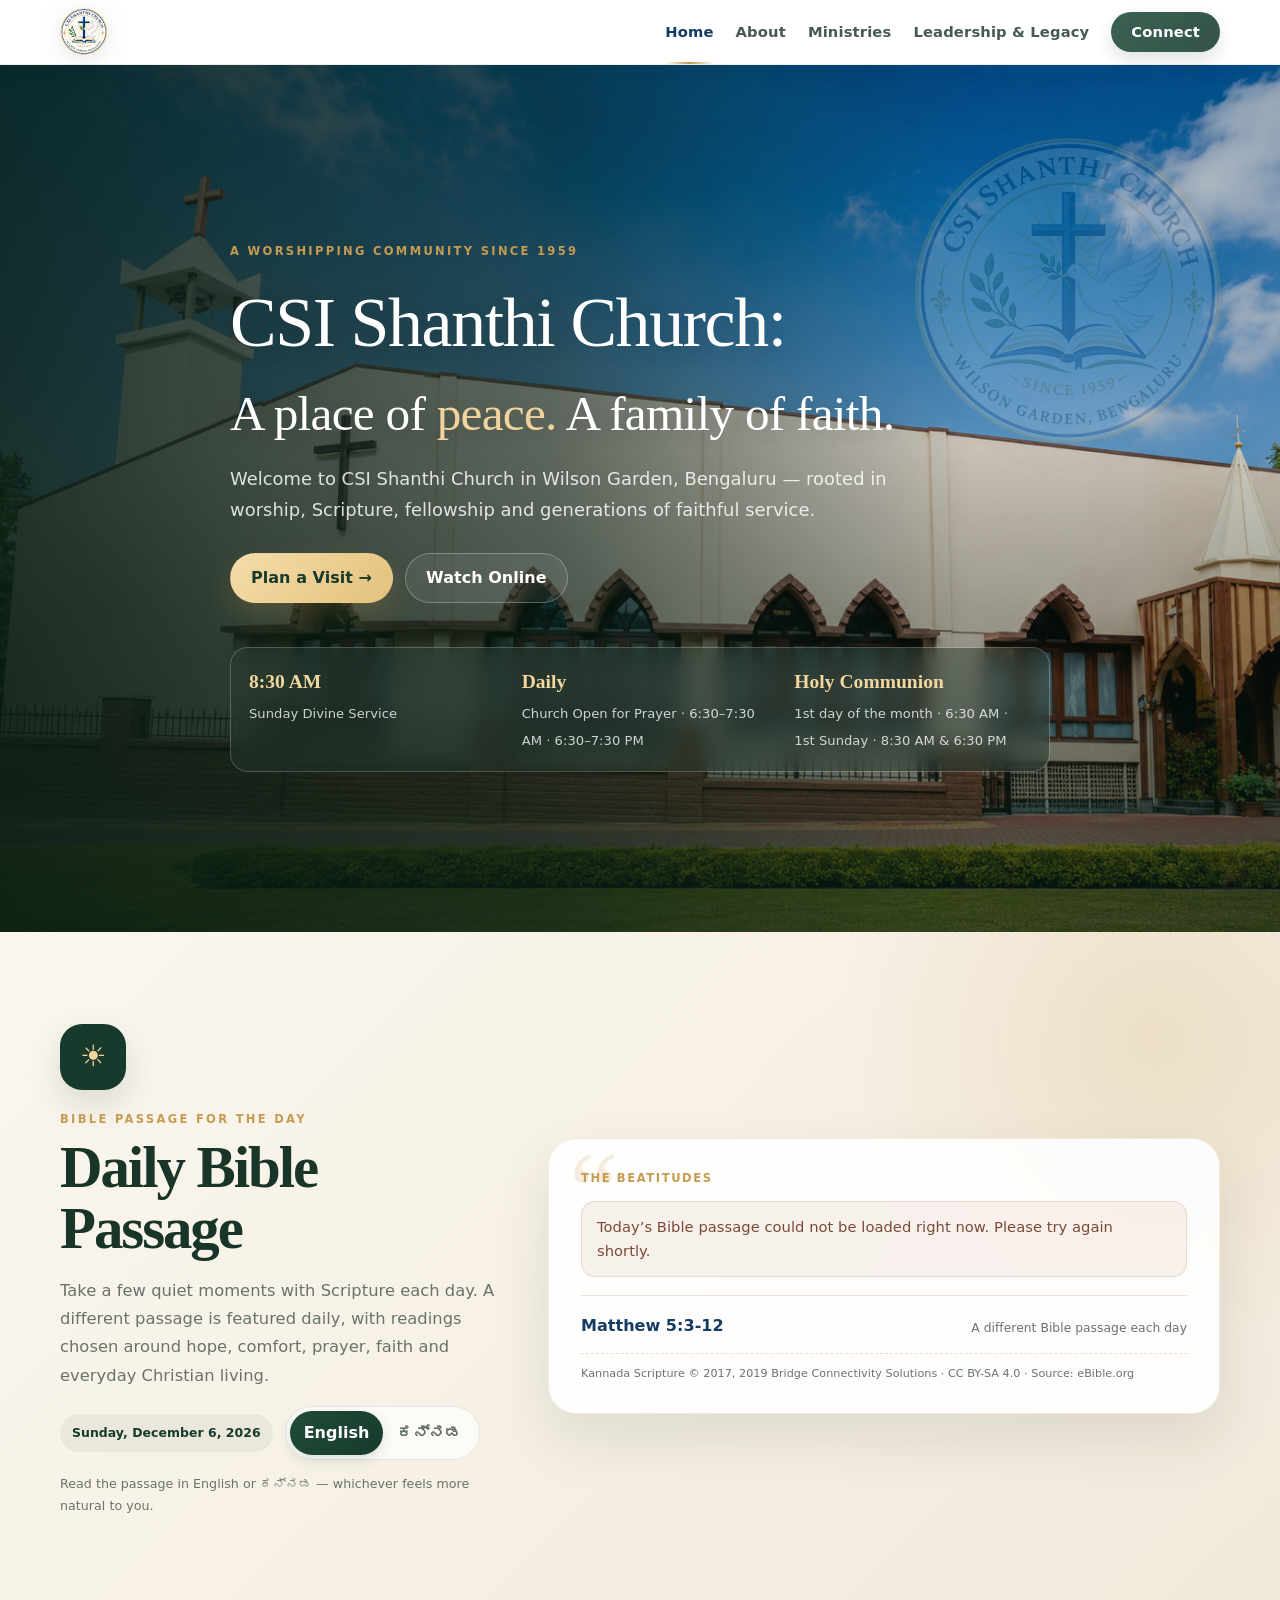
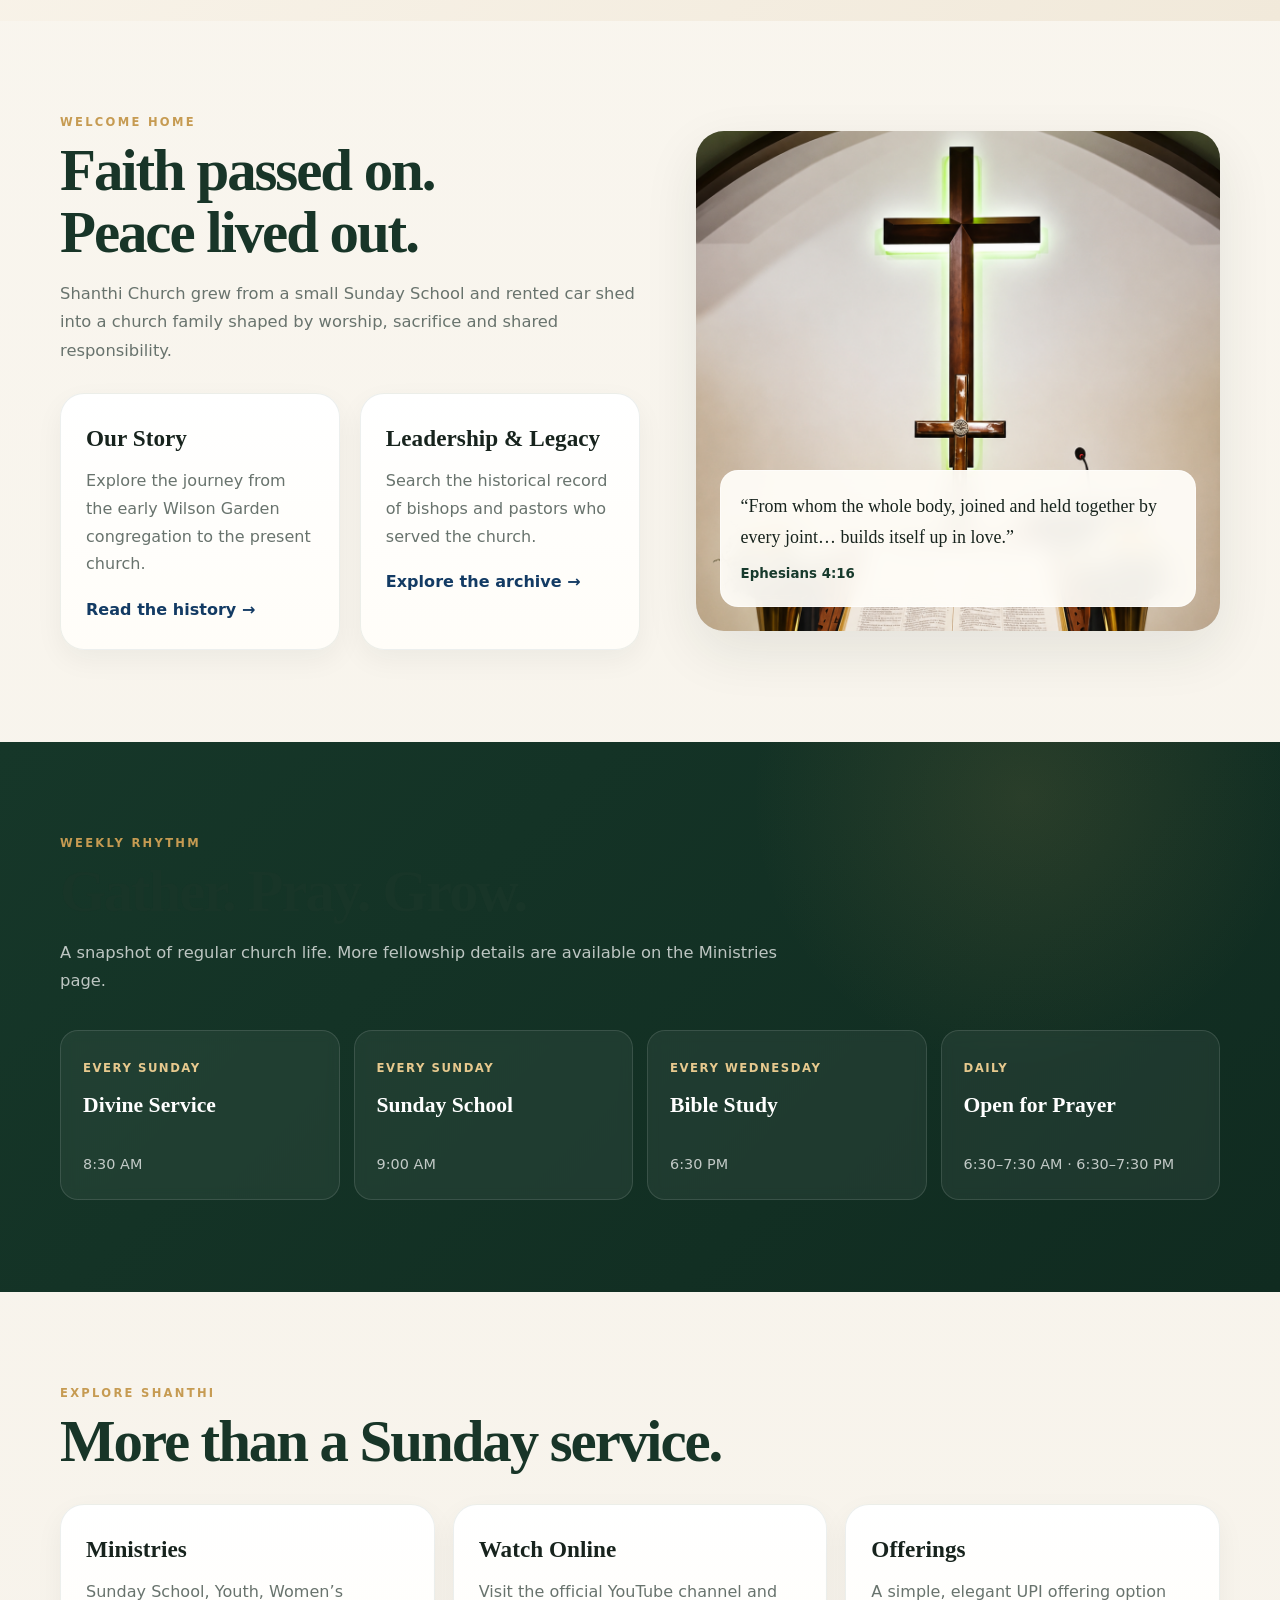
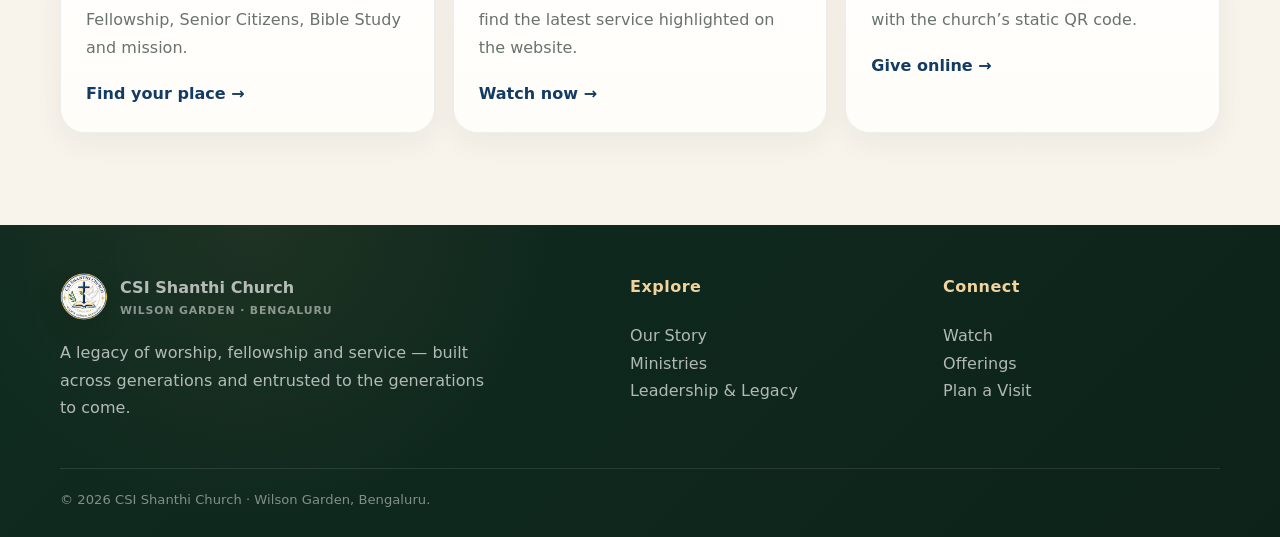
==== commit 82251668: "Update index.html" ====
--- a/index.html
+++ b/index.html
@@ -38,7 +38,7 @@
     <div class="hero-stats">
       <div><strong>8:30 AM</strong><span>Sunday Divine Service</span></div>
       <div><strong>Daily</strong><span>Church Open for Prayer · 6:30–7:30 AM · 6:30–7:30 PM</span></div>
-      <div><strong>Holy Communion</strong><span>1st day · 6:30 AM · 1st Sunday · 8:30 AM & 6:30 PM</span></div>
+      <div><strong>Holy Communion</strong><span>1st day of the month · 6:30 AM · 1st Sunday · 8:30 AM & 6:30 PM</span></div>
     </div>
   </div>
 </section>
@@ -133,4 +133,4 @@
 
 
 </body>
-</html>+</html>
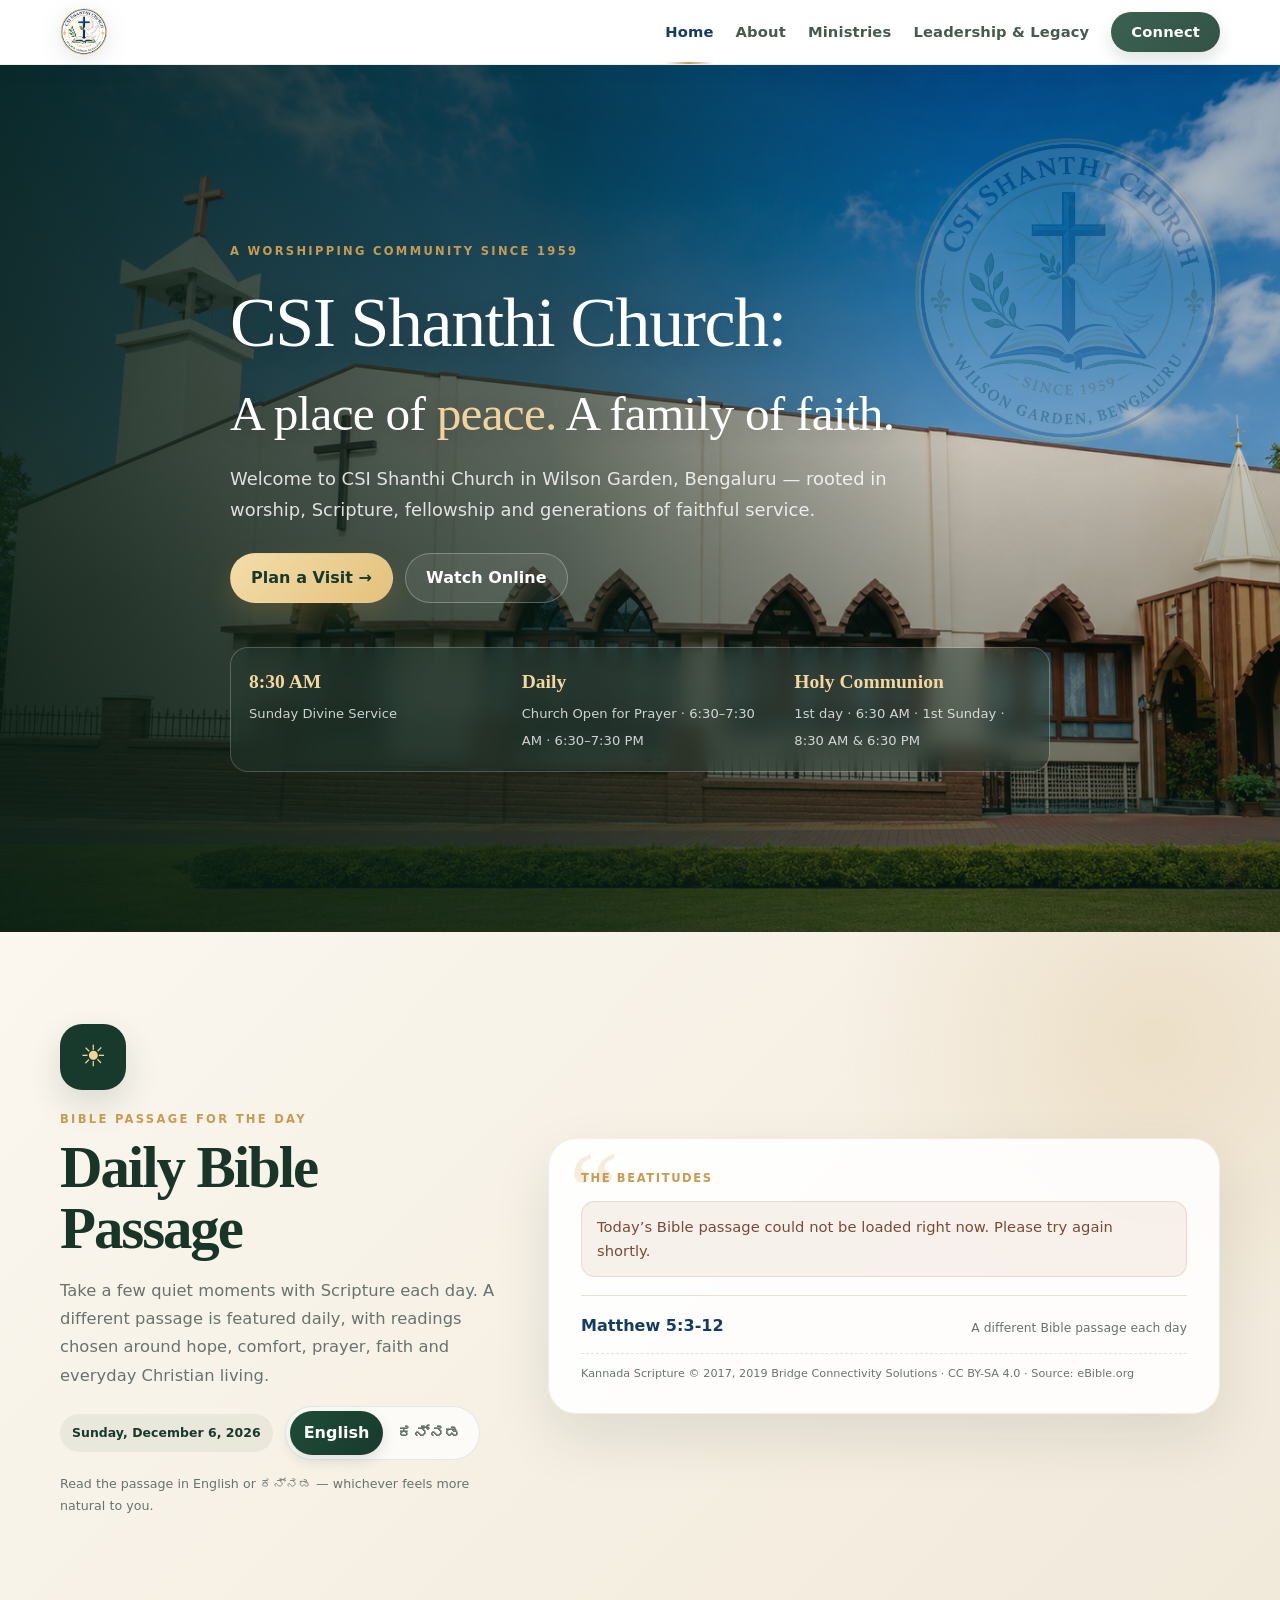
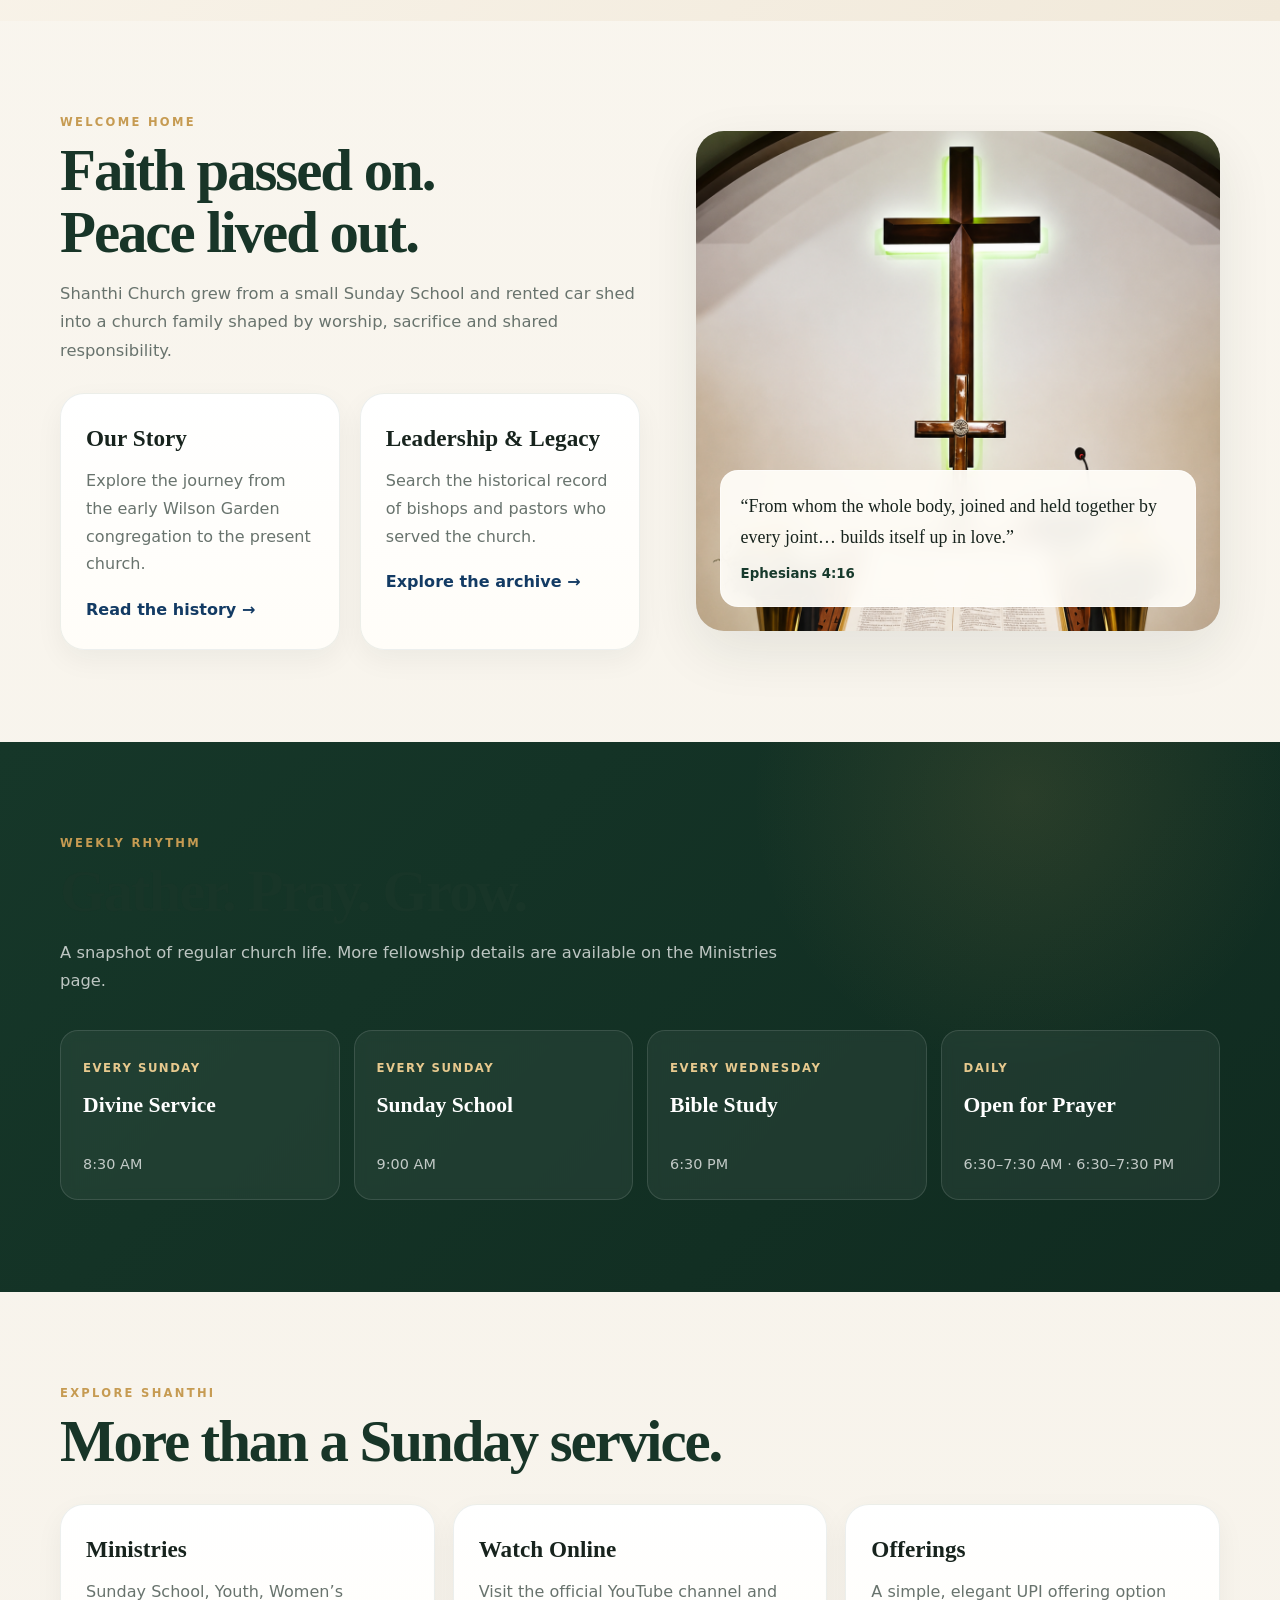
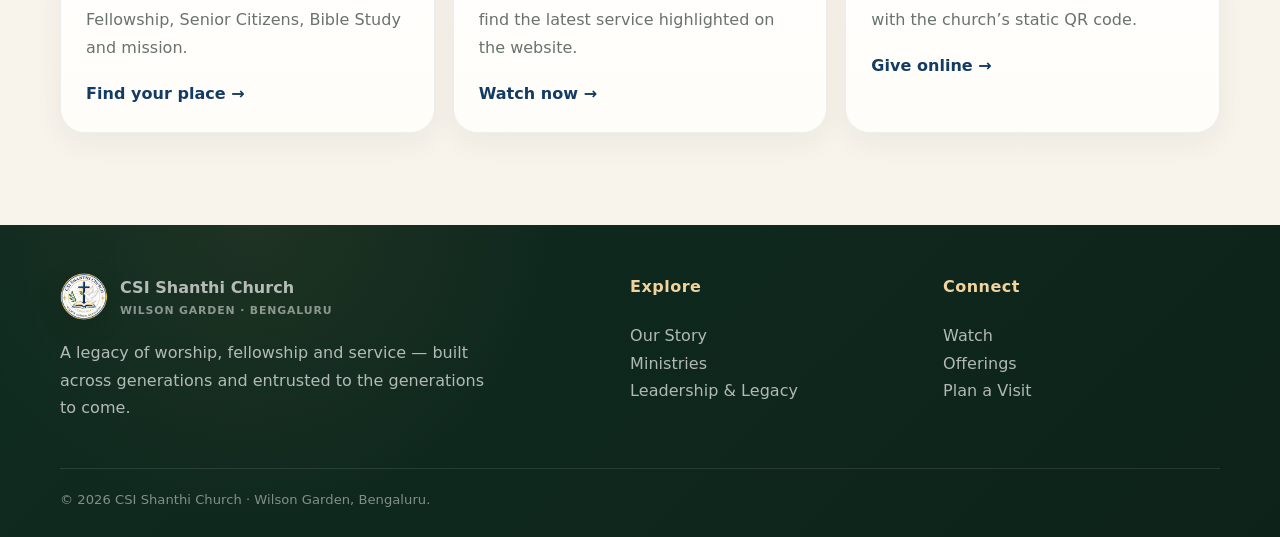
==== commit e5e36b1a: "Add files via upload" ====
--- a/index.html
+++ b/index.html
@@ -38,7 +38,7 @@
     <div class="hero-stats">
       <div><strong>8:30 AM</strong><span>Sunday Divine Service</span></div>
       <div><strong>Daily</strong><span>Church Open for Prayer · 6:30–7:30 AM · 6:30–7:30 PM</span></div>
-      <div><strong>Holy Communion</strong><span>1st day of the month · 6:30 AM · 1st Sunday · 8:30 AM & 6:30 PM</span></div>
+      <div><strong>Holy Communion</strong><span>1st day · 6:30 AM · 1st Sunday · 8:30 AM & 6:30 PM</span></div>
     </div>
   </div>
 </section>
@@ -133,4 +133,4 @@
 
 
 </body>
-</html>
+</html>
--- a/assets/css/style.css
+++ b/assets/css/style.css
@@ -958,3 +958,185 @@
 }
 /* ===== end V16 Connect button spacing fix ===== */
 
+
+
+/* ===== V17 elegant logo-based inner page heroes ===== */
+.page-hero.logo-hero{
+  position:relative;
+  overflow:hidden;
+  background:
+    radial-gradient(circle at 86% 18%, rgba(198,155,82,.20), transparent 21%),
+    linear-gradient(135deg, #173a2c 0%, #214534 42%, #efe7d8 42%, #f8f4eb 100%);
+  color:#fff;
+}
+.page-hero.logo-hero:before{
+  content:"";
+  position:absolute;
+  right:6%;
+  top:50%;
+  transform:translateY(-50%);
+  width:min(38vw, 430px);
+  aspect-ratio:1;
+  background:url('../images/logo-official-transparent.png') center/contain no-repeat;
+  opacity:.10;
+  pointer-events:none;
+  filter:drop-shadow(0 20px 30px rgba(0,0,0,.10));
+}
+.page-hero.logo-hero:after{
+  content:"";
+  position:absolute;
+  inset:0;
+  background:
+    linear-gradient(90deg, rgba(8,29,20,.72) 0%, rgba(8,29,20,.46) 34%, rgba(8,29,20,.06) 68%, rgba(8,29,20,0) 100%);
+  pointer-events:none;
+}
+.page-hero.logo-hero .page-hero-content{
+  position:relative;
+  z-index:2;
+  padding-top:74px;
+  padding-bottom:74px;
+}
+.page-hero-grid{
+  display:grid;
+  grid-template-columns:minmax(0,1.15fr) minmax(260px,.85fr);
+  gap:42px;
+  align-items:center;
+}
+.page-hero.logo-hero .hero-copy{
+  max-width:640px;
+}
+.page-hero.logo-hero .hero-copy h1{
+  margin-bottom:14px;
+}
+.page-hero.logo-hero .hero-copy p{
+  max-width:600px;
+  color:rgba(255,255,255,.84);
+}
+.hero-seal-card{
+  justify-self:end;
+  width:min(100%, 350px);
+  padding:26px 24px 22px;
+  border-radius:28px;
+  background:linear-gradient(180deg, rgba(255,255,255,.72), rgba(255,255,255,.50));
+  border:1px solid rgba(255,255,255,.45);
+  box-shadow:0 24px 56px rgba(17,44,32,.16);
+  backdrop-filter:blur(12px);
+  -webkit-backdrop-filter:blur(12px);
+}
+.hero-seal-wrap{
+  width:166px;
+  height:166px;
+  margin:0 auto 16px;
+  display:grid;
+  place-items:center;
+  border-radius:50%;
+  background:radial-gradient(circle at 35% 35%, rgba(255,255,255,.98), rgba(255,249,238,.82));
+  box-shadow:inset 0 0 0 1px rgba(198,155,82,.28), 0 12px 28px rgba(17,44,32,.08);
+}
+.hero-seal-wrap img{
+  width:132px;
+  height:132px;
+  object-fit:contain;
+  display:block;
+  filter:drop-shadow(0 8px 16px rgba(23,58,44,.10));
+}
+.hero-seal-card p{
+  margin:0;
+  text-align:center;
+  color:#2d4338;
+  font-size:.96rem;
+  line-height:1.65;
+}
+
+.ministries-hero .eyebrow,
+.leadership-hero .eyebrow,
+.connect-hero .eyebrow{
+  color:#efcf8f;
+}
+.band-logo{
+  position:relative;
+  overflow:hidden;
+}
+.band-logo:before{
+  content:"";
+  position:absolute;
+  right:-18px;
+  top:50%;
+  transform:translateY(-50%);
+  width:min(28vw,280px);
+  aspect-ratio:1;
+  background:url('../images/logo-official-transparent.png') center/contain no-repeat;
+  opacity:.08;
+  pointer-events:none;
+}
+.band-logo > .container{
+  position:relative;
+  z-index:1;
+}
+
+@media(max-width:980px){
+  .page-hero.logo-hero{
+    background:
+      radial-gradient(circle at 84% 14%, rgba(198,155,82,.18), transparent 24%),
+      linear-gradient(180deg, #173a2c 0%, #214534 52%, #f7f2e7 52%, #f8f4eb 100%);
+  }
+  .page-hero-grid{
+    grid-template-columns:1fr;
+    gap:24px;
+  }
+  .hero-seal-card{
+    justify-self:start;
+    width:min(100%, 300px);
+  }
+  .page-hero.logo-hero:before{
+    right:-3%;
+    top:24%;
+    transform:none;
+    width:min(36vw,260px);
+    opacity:.08;
+  }
+}
+@media(max-width:650px){
+  .page-hero.logo-hero .page-hero-content{
+    padding-top:56px;
+    padding-bottom:52px;
+  }
+  .page-hero.logo-hero{
+    background:
+      linear-gradient(180deg, rgba(23,58,44,.96) 0%, rgba(23,58,44,.92) 100%),
+      linear-gradient(180deg, #173a2c 0%, #214534 100%);
+  }
+  .page-hero.logo-hero:after{
+    background:linear-gradient(180deg, rgba(8,29,20,.28), rgba(8,29,20,.10));
+  }
+  .page-hero.logo-hero:before{
+    right:-8%;
+    top:8%;
+    width:38vw;
+    opacity:.10;
+  }
+  .hero-seal-card{
+    width:100%;
+    padding:18px 18px 16px;
+    border-radius:22px;
+  }
+  .hero-seal-wrap{
+    width:112px;
+    height:112px;
+    margin-bottom:12px;
+  }
+  .hero-seal-wrap img{
+    width:88px;
+    height:88px;
+  }
+  .hero-seal-card p{
+    font-size:.88rem;
+    line-height:1.55;
+  }
+  .band-logo:before{
+    width:120px;
+    right:-24px;
+    opacity:.10;
+  }
+}
+/* ===== end V17 elegant logo-based inner page heroes ===== */
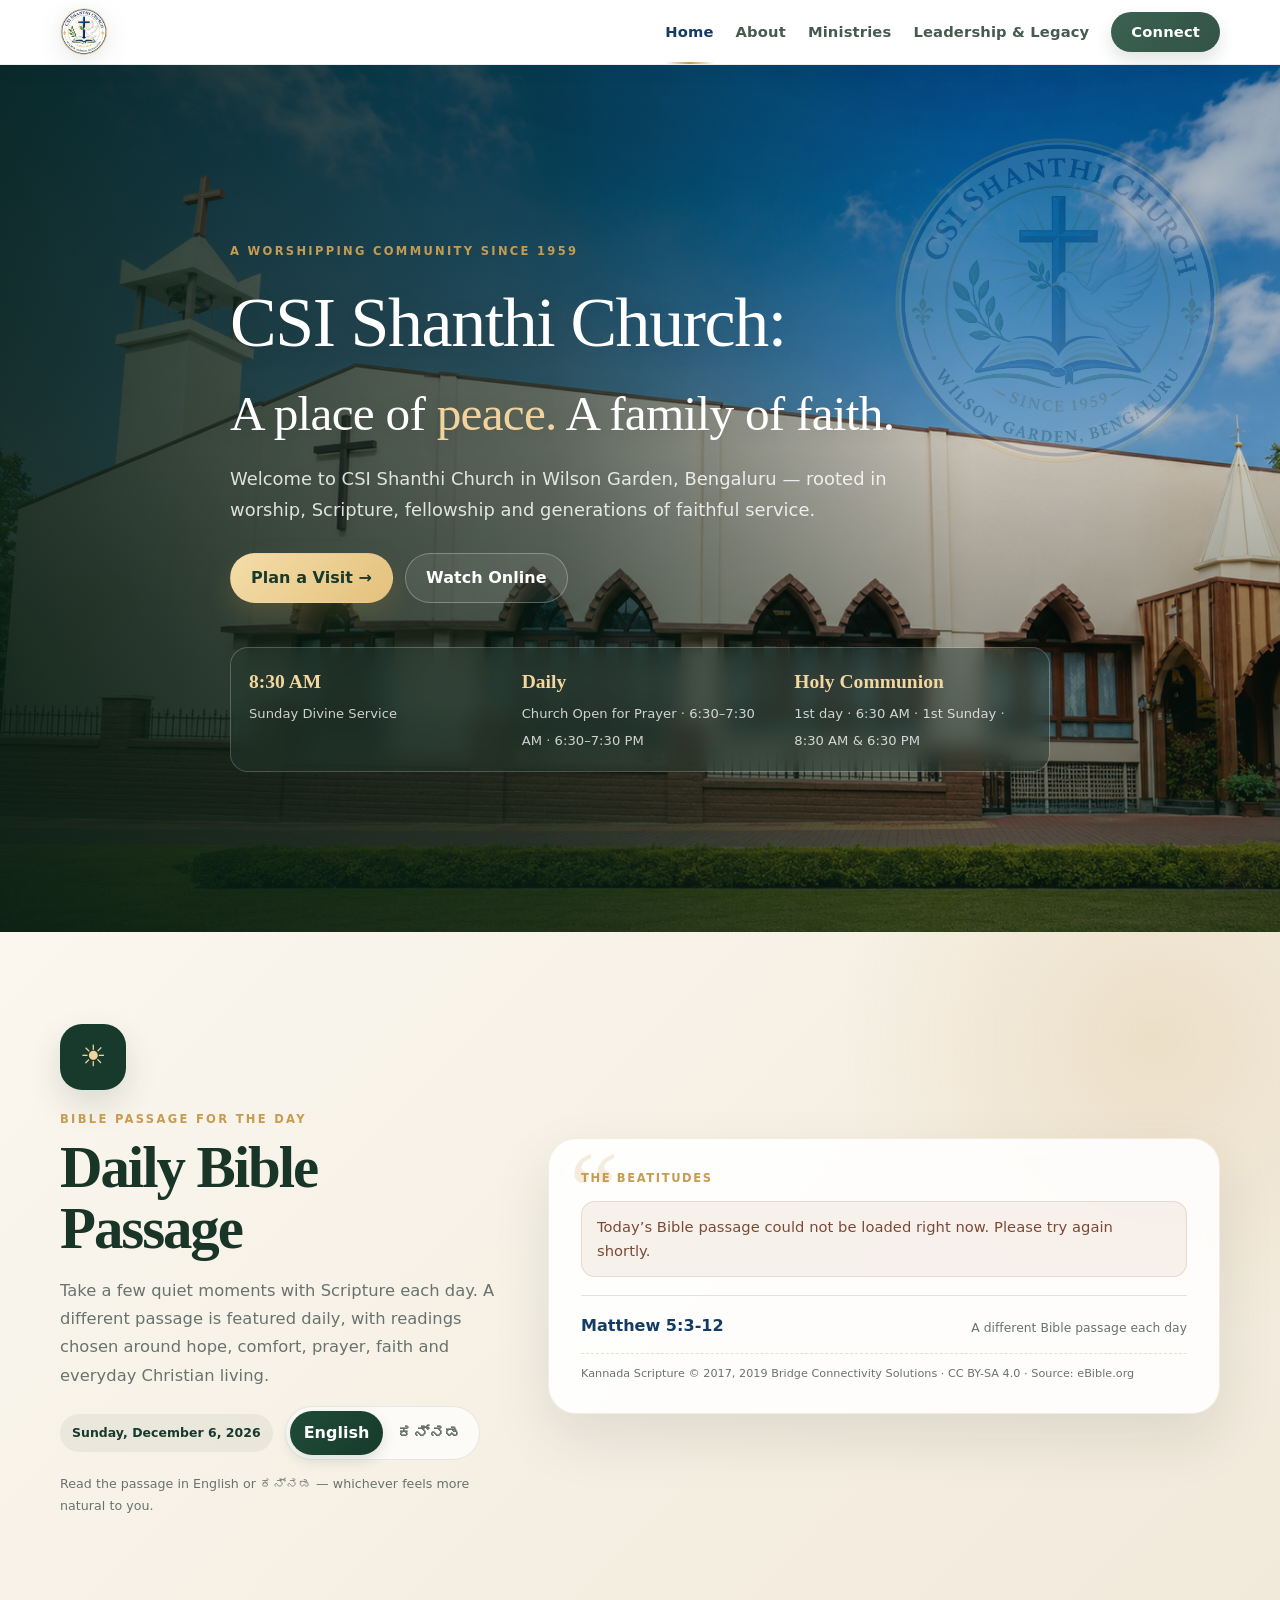
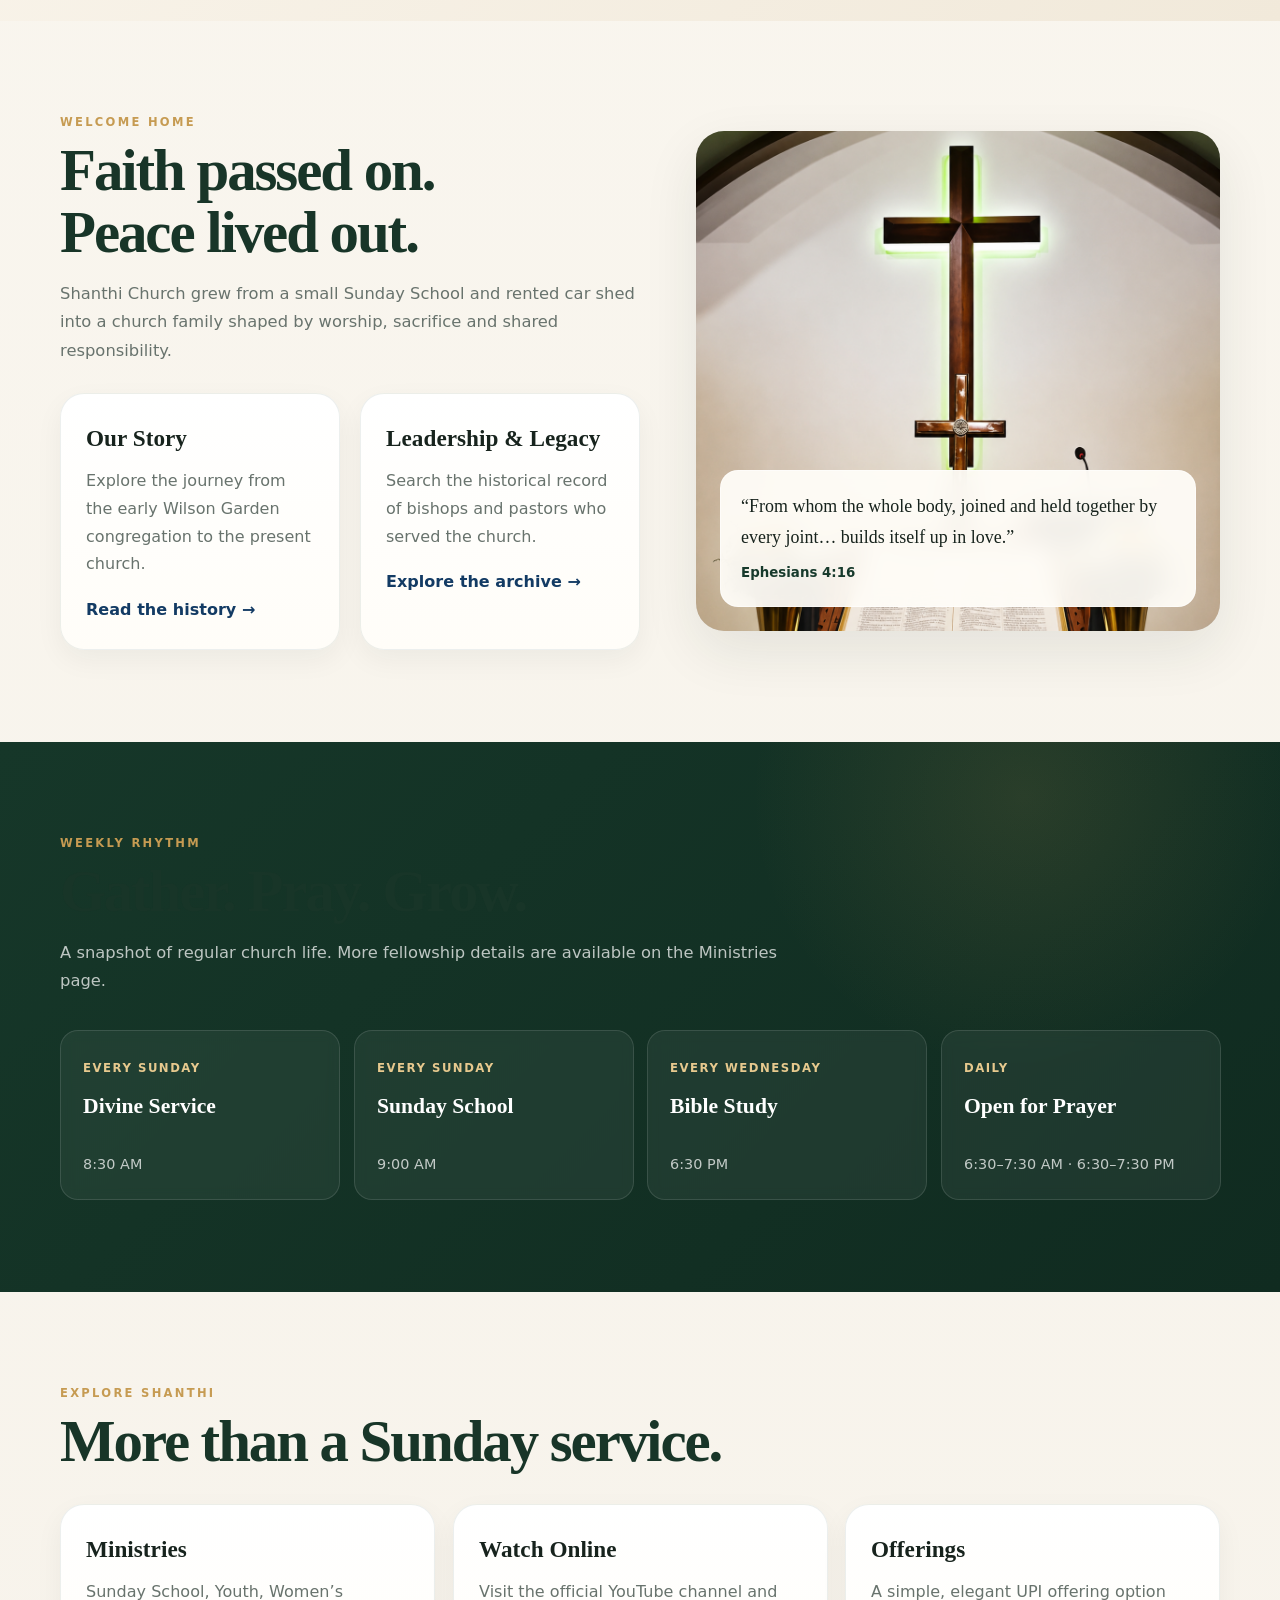
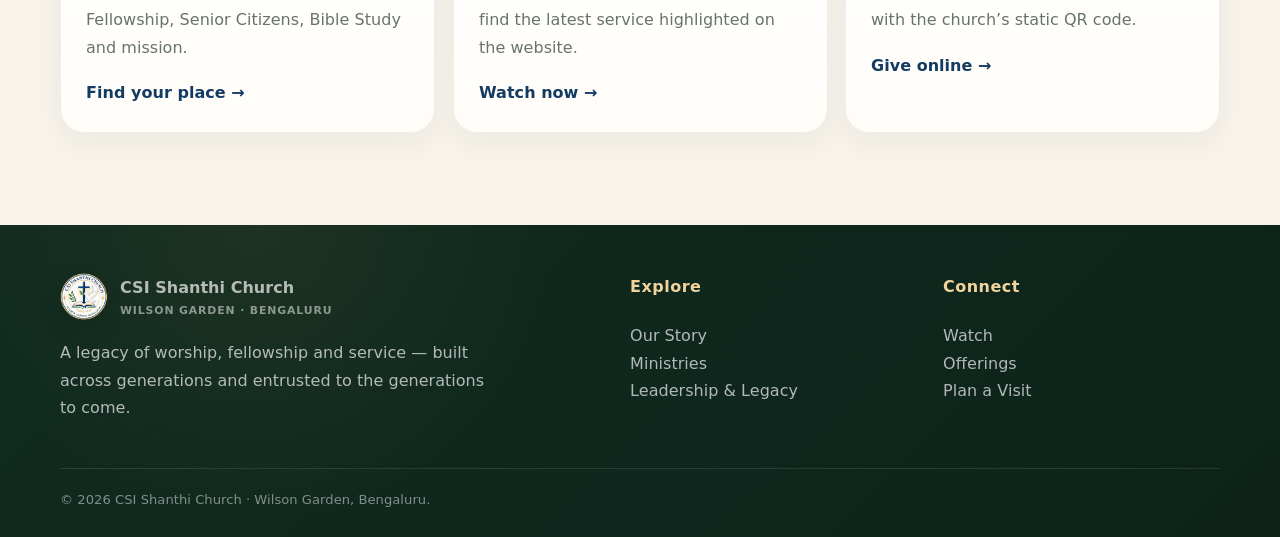
==== commit 29f7ec71: "Add files via upload" ====
--- a/index.html
+++ b/index.html
@@ -130,6 +130,7 @@
 </footer>
 <button class="back-to-top" id="backToTop" aria-label="Back to top">↑</button>
 <script src="assets/js/main.js"></script>
+<script src="assets/js/animations.js"></script>
 
 
 </body>
--- a/assets/css/style.css
+++ b/assets/css/style.css
@@ -1140,3 +1140,296 @@
   }
 }
 /* ===== end V17 elegant logo-based inner page heroes ===== */
+
+
+/* ===== V19 reliable motion system ===== */
+
+/* Elements stay visible by default. JS only hides them once motion is enabled. */
+.motion-enabled .motion-reveal{
+  opacity:0;
+  transform:translateY(28px);
+  transition:
+    opacity .72s cubic-bezier(.2,.65,.3,1),
+    transform .72s cubic-bezier(.2,.65,.3,1);
+  transition-delay:var(--motion-delay,0ms);
+  will-change:opacity,transform;
+}
+.motion-enabled .motion-reveal.motion-left{transform:translateX(-34px)}
+.motion-enabled .motion-reveal.motion-right{transform:translateX(34px)}
+.motion-enabled .motion-reveal.motion-scale{transform:scale(.96)}
+.motion-enabled .motion-reveal.motion-visible{
+  opacity:1;
+  transform:none;
+}
+
+/* Hero entrance */
+.motion-enabled .page-hero .eyebrow,
+.motion-enabled .page-hero h1,
+.motion-enabled .page-hero .hero-copy > p,
+.motion-enabled .hero-home .page-hero-content > p,
+.motion-enabled .page-hero .hero-actions,
+.motion-enabled .page-hero .hero-stats{
+  opacity:0;
+  transform:translateY(20px);
+  animation:motionHeroIn .8s cubic-bezier(.2,.65,.3,1) forwards;
+}
+.motion-enabled .page-hero .eyebrow{animation-delay:.08s}
+.motion-enabled .page-hero h1{animation-delay:.18s}
+.motion-enabled .page-hero .hero-copy > p,
+.motion-enabled .hero-home .page-hero-content > p{animation-delay:.30s}
+.motion-enabled .page-hero .hero-actions{animation-delay:.42s}
+.motion-enabled .page-hero .hero-stats{animation-delay:.54s}
+
+@keyframes motionHeroIn{
+  to{opacity:1;transform:none}
+}
+
+/* Seal/logo */
+.motion-enabled .hero-seal-wrap img{
+  animation:motionSealFloat 6.5s ease-in-out infinite;
+}
+@keyframes motionSealFloat{
+  0%,100%{transform:translateY(0)}
+  50%{transform:translateY(-7px)}
+}
+
+/* Navbar + interactive polish */
+.nav-logo img,.nav-logo-clean img,
+.card,.service-card,.youtube-card,.hero-seal-card,
+.btn,.filter-btn,.language-btn,.menu-btn{
+  transition:
+    transform .25s cubic-bezier(.2,.65,.3,1),
+    box-shadow .25s ease,
+    filter .25s ease,
+    border-color .25s ease;
+}
+
+@media(hover:hover) and (pointer:fine){
+  .nav-logo:hover img,.nav-logo-clean:hover img{
+    transform:scale(1.07) rotate(-2deg);
+  }
+  .card:hover,.service-card:hover,.youtube-card:hover{
+    transform:translateY(-5px);
+  }
+  .hero-seal-card:hover{transform:translateY(-4px)}
+  .btn:hover,.filter-btn:hover,.language-btn:hover{
+    transform:translateY(-2px);
+  }
+}
+
+.btn:active,.filter-btn:active,.language-btn:active,.menu-btn:active{
+  transform:scale(.97);
+}
+
+/* Passage toggle */
+.daily-passage-card.motion-passage-swap .daily-text,
+.daily-passage-card.motion-passage-swap .daily-reference{
+  animation:motionPassageSwap .42s ease both;
+}
+@keyframes motionPassageSwap{
+  from{opacity:.15;transform:translateY(7px)}
+  to{opacity:1;transform:none}
+}
+
+/* Back to top */
+.back-to-top.show{
+  animation:motionBackTop .32s cubic-bezier(.2,.75,.3,1);
+}
+@keyframes motionBackTop{
+  from{opacity:0;transform:translateY(10px) scale(.9)}
+  to{opacity:1;transform:none}
+}
+
+/* Accessibility */
+@media(prefers-reduced-motion:reduce){
+  .motion-enabled .motion-reveal,
+  .motion-enabled .page-hero .eyebrow,
+  .motion-enabled .page-hero h1,
+  .motion-enabled .page-hero .hero-copy > p,
+  .motion-enabled .hero-home .page-hero-content > p,
+  .motion-enabled .page-hero .hero-actions,
+  .motion-enabled .page-hero .hero-stats{
+    opacity:1!important;
+    transform:none!important;
+    animation:none!important;
+    transition:none!important;
+  }
+  .motion-enabled .hero-seal-wrap img{animation:none!important}
+}
+/* ===== end V19 reliable motion system ===== */
+
+
+/* ===== V22 reliable logo motion on all page logo treatments ===== */
+
+/* Keep inner-page logo perfectly centered */
+.hero-seal-card{
+  display:flex!important;
+  flex-direction:column!important;
+  align-items:center!important;
+  justify-content:center!important;
+  text-align:center!important;
+}
+
+.hero-seal-wrap{
+  position:relative!important;
+  display:block!important;
+  width:172px;
+  height:172px;
+  margin:0 auto 18px!important;
+  border-radius:50%;
+  overflow:hidden;
+  background:
+    radial-gradient(circle at 35% 35%,rgba(255,255,255,.98),rgba(255,252,246,.88));
+  box-shadow:
+    inset 0 0 0 1px rgba(198,155,82,.24),
+    0 12px 28px rgba(17,44,32,.08);
+}
+
+.hero-seal-wrap::after{
+  content:"";
+  position:absolute;
+  inset:10px;
+  border-radius:50%;
+  border:1px solid rgba(198,155,82,.24);
+  pointer-events:none;
+}
+
+.hero-seal-wrap img{
+  position:absolute!important;
+  left:50%!important;
+  top:50%!important;
+  width:78%!important;
+  height:78%!important;
+  object-fit:contain!important;
+  transform:translate(-50%,-50%)!important;
+  margin:0!important;
+  animation:none!important;
+}
+
+/*
+  One shared motion:
+  - gentle vertical float
+  - tiny LEFT drift
+  - slight scale
+  - subtle rotation
+  - opacity breathing
+*/
+@keyframes shanthiLogoFloat{
+  0%,100%{
+    transform:translate3d(0,0,0) scale(1) rotate(0deg);
+    opacity:.14;
+  }
+  25%{
+    transform:translate3d(-2px,-5px,0) scale(1.008) rotate(-.35deg);
+    opacity:.17;
+  }
+  50%{
+    transform:translate3d(-5px,-11px,0) scale(1.022) rotate(-1deg);
+    opacity:.20;
+  }
+  75%{
+    transform:translate3d(-3px,-6px,0) scale(1.012) rotate(-.55deg);
+    opacity:.17;
+  }
+}
+
+/* Home-page transparent watermark */
+.hero-home::before{
+  opacity:.14!important;
+  width:min(27vw,340px)!important;
+  transform-origin:center center;
+  animation:shanthiLogoFloat 9.5s ease-in-out infinite!important;
+  will-change:transform,opacity;
+}
+
+/* Logo cards on Ministries / Leadership / Connect */
+.hero-seal-wrap{
+  animation:shanthiSealCardFloat 9.5s ease-in-out infinite!important;
+  transform-origin:center center;
+  will-change:transform,opacity;
+}
+
+@keyframes shanthiSealCardFloat{
+  0%,100%{
+    transform:translate3d(0,0,0) scale(1) rotate(0deg);
+    opacity:1;
+  }
+  25%{
+    transform:translate3d(-1px,-3px,0) scale(1.004) rotate(-.2deg);
+    opacity:.985;
+  }
+  50%{
+    transform:translate3d(-3px,-7px,0) scale(1.012) rotate(-.7deg);
+    opacity:.955;
+  }
+  75%{
+    transform:translate3d(-2px,-4px,0) scale(1.006) rotate(-.35deg);
+    opacity:.98;
+  }
+}
+
+/* Decorative logo watermark used in Ministries band */
+.band-logo::before{
+  transform-origin:center center;
+  animation:shanthiBandLogoFloat 10.5s ease-in-out infinite!important;
+  will-change:transform,opacity;
+}
+
+@keyframes shanthiBandLogoFloat{
+  0%,100%{
+    transform:translateY(-50%) translateX(0) scale(1) rotate(0deg);
+    opacity:.08;
+  }
+  50%{
+    transform:translateY(calc(-50% - 8px)) translateX(-4px) scale(1.02) rotate(-.8deg);
+    opacity:.12;
+  }
+}
+
+@media(max-width:650px){
+  .hero-seal-card{
+    width:min(100%,320px)!important;
+    margin:0 auto!important;
+    padding:18px 16px 16px!important;
+  }
+
+  .hero-seal-wrap{
+    width:116px!important;
+    height:116px!important;
+    margin:0 auto 12px!important;
+    animation-duration:10s!important;
+  }
+
+  .hero-seal-wrap img{
+    width:80%!important;
+    height:80%!important;
+  }
+
+  .hero-seal-card p{
+    max-width:24ch!important;
+    margin-left:auto!important;
+    margin-right:auto!important;
+  }
+
+  .hero-home::before{
+    right:-5%!important;
+    top:12%!important;
+    width:48vw!important;
+    opacity:.14!important;
+    animation-duration:10.5s!important;
+  }
+
+  .band-logo::before{
+    animation-duration:11s!important;
+  }
+}
+
+@media(prefers-reduced-motion:reduce){
+  .hero-home::before,
+  .hero-seal-wrap,
+  .band-logo::before{
+    animation:none!important;
+  }
+}
+/* ===== end V22 reliable logo motion ===== */
+
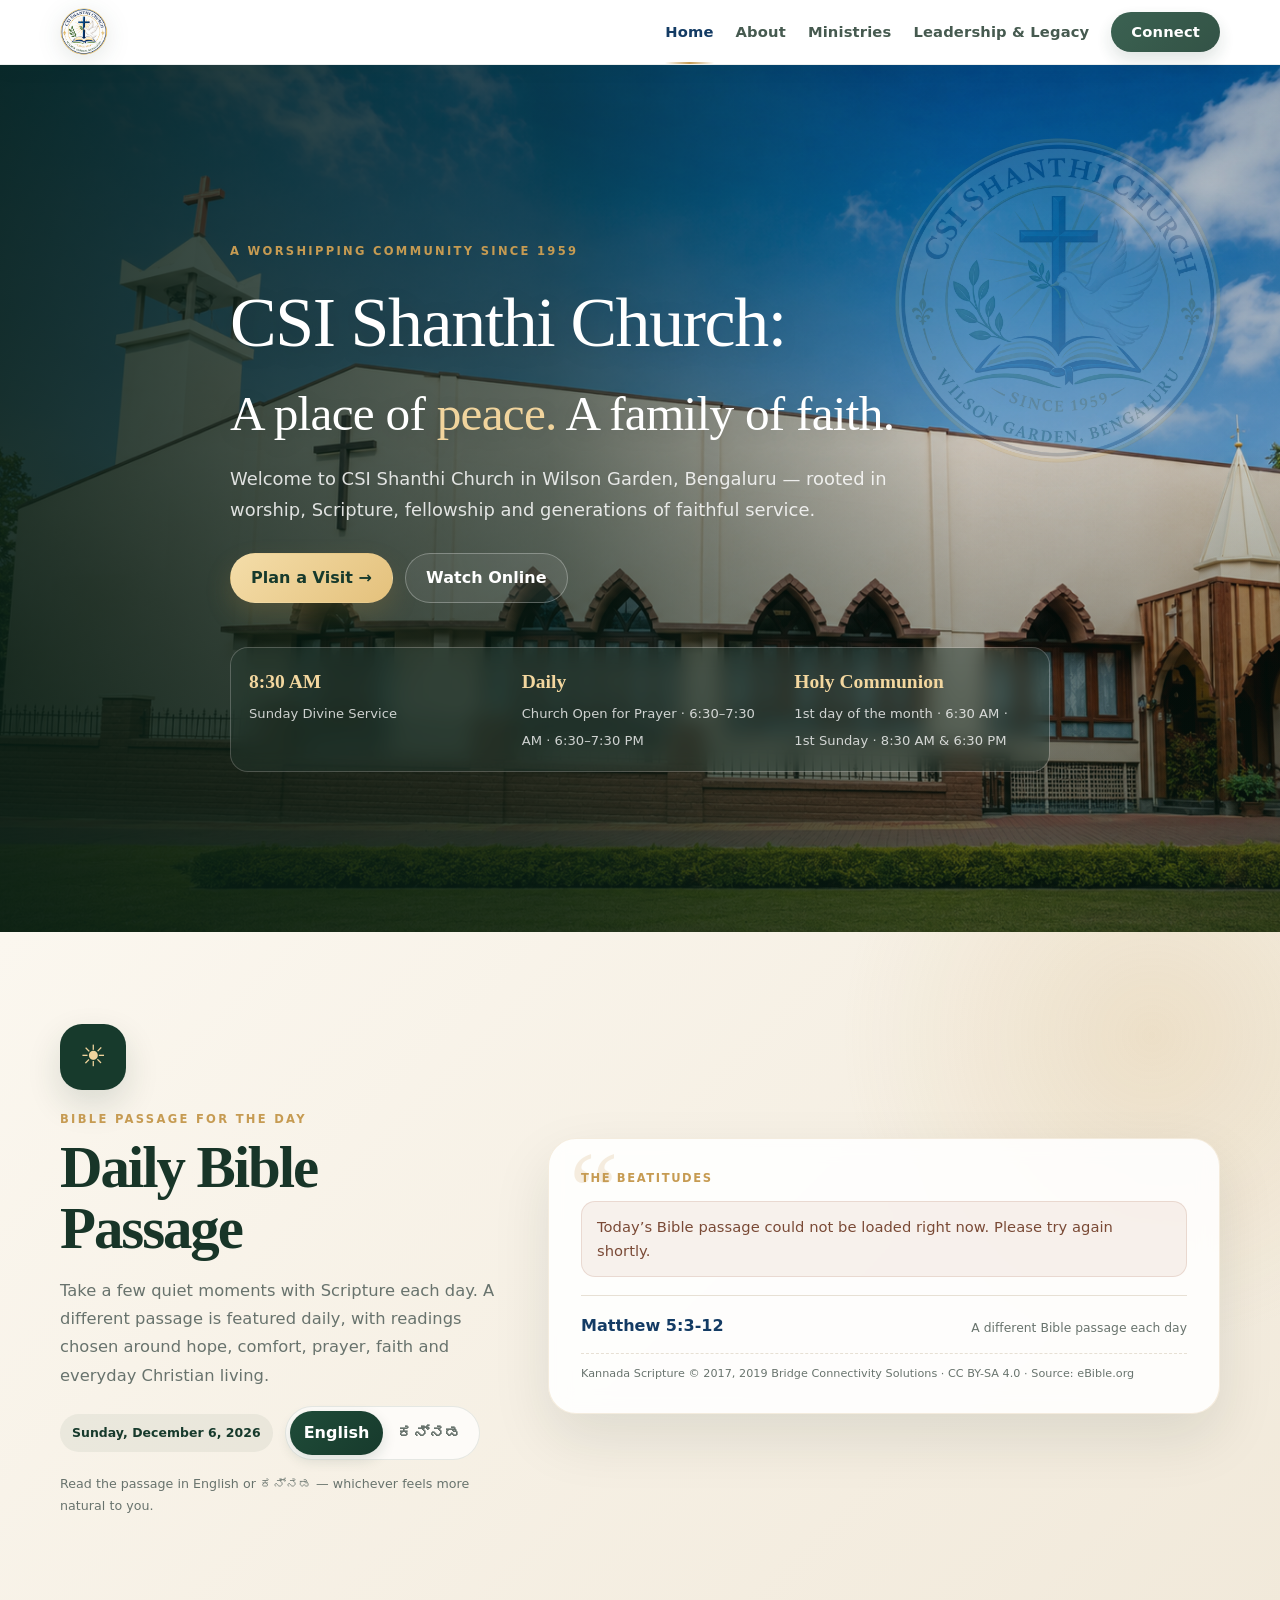
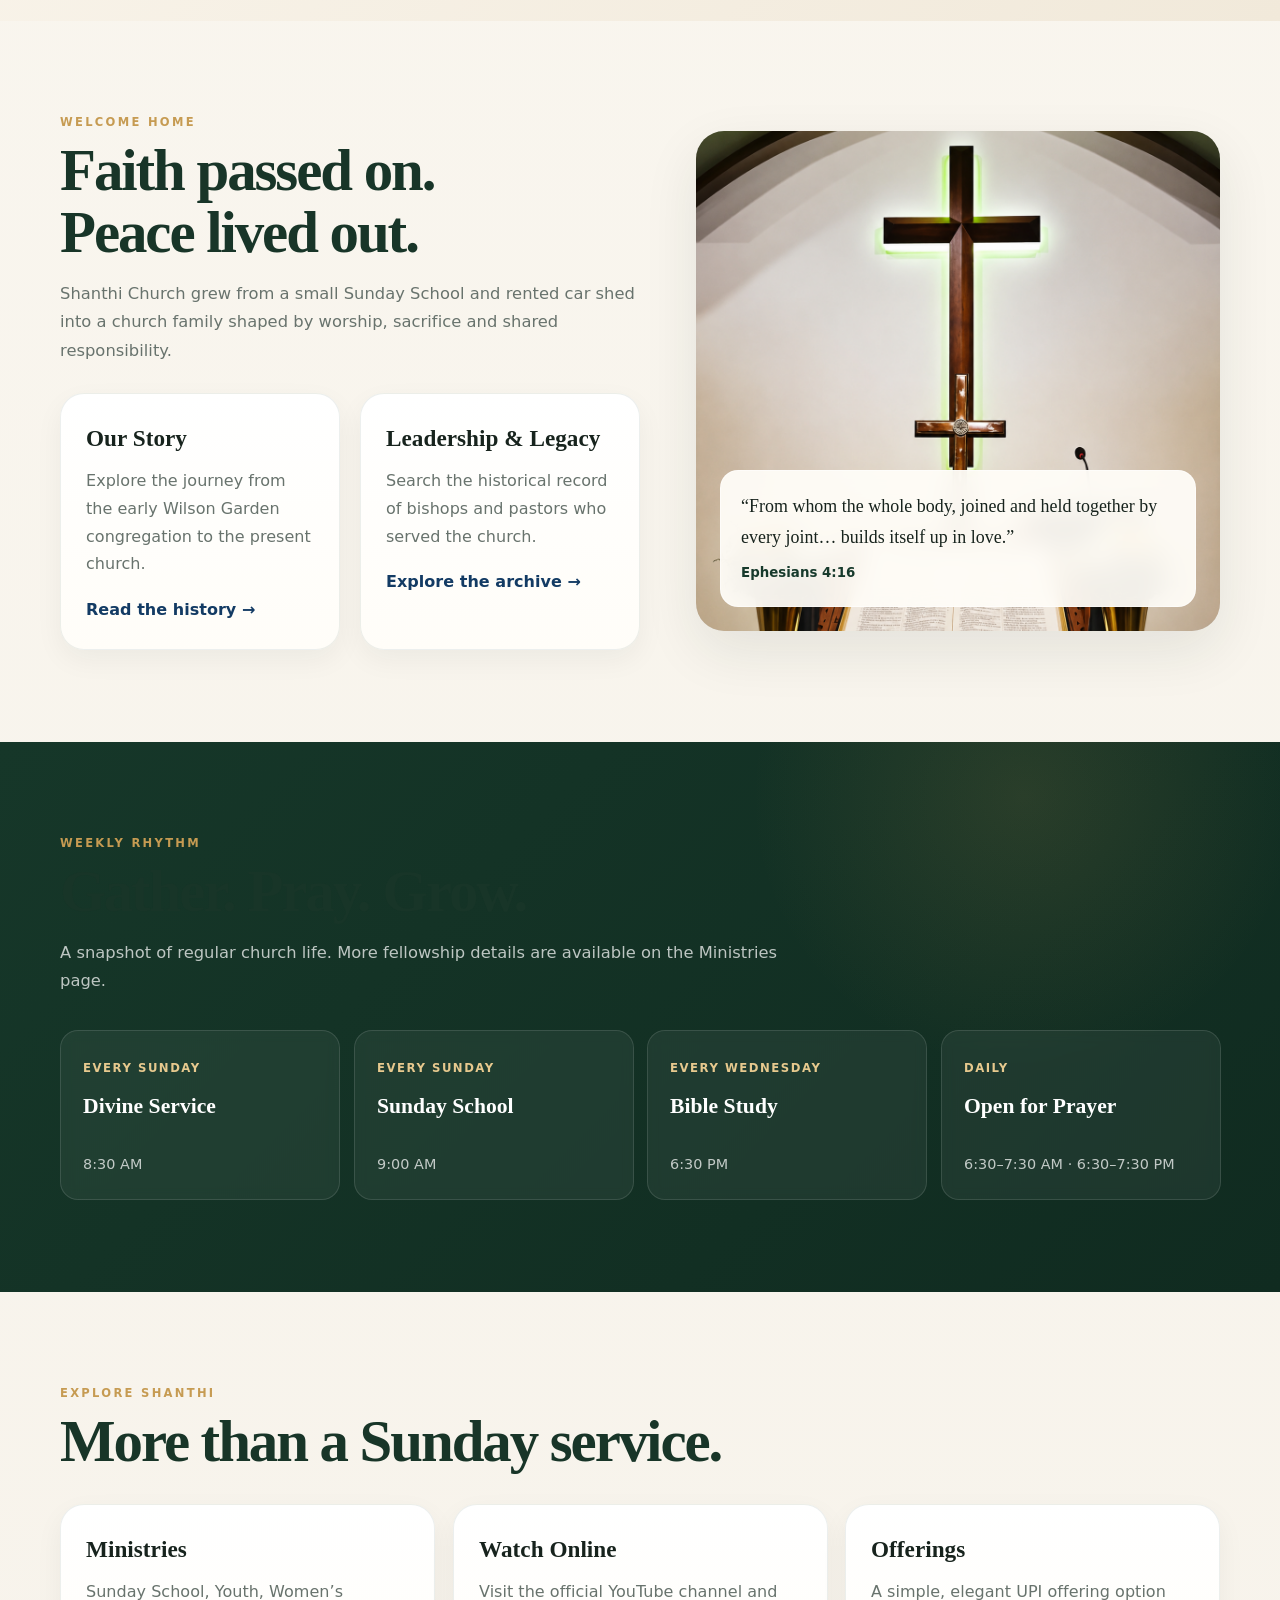
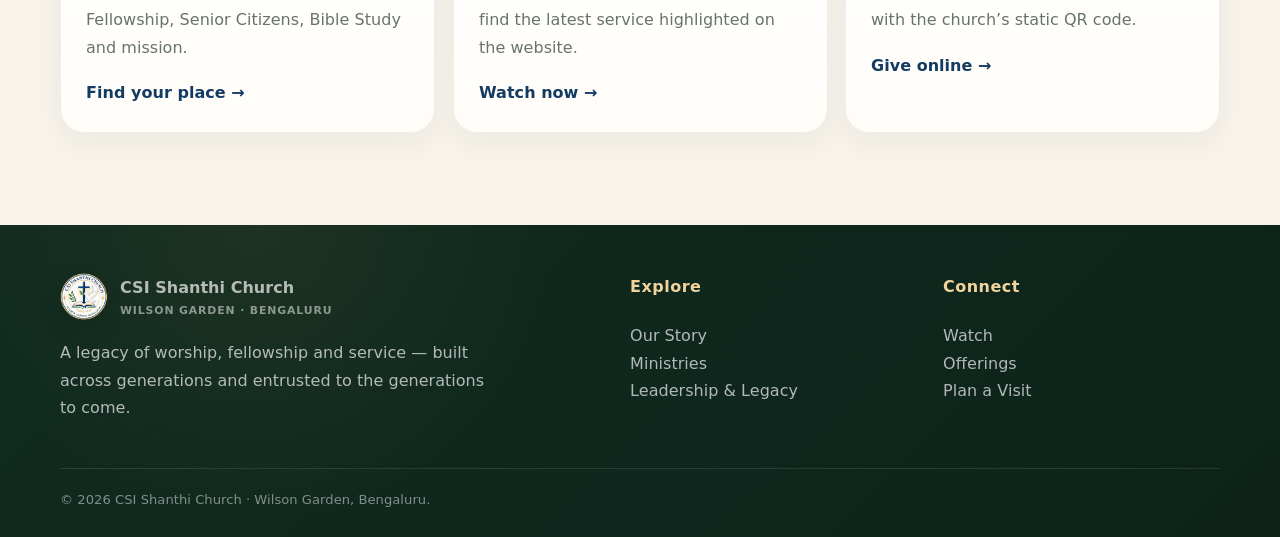
==== commit e6c48a53: "Update index.html" ====
--- a/index.html
+++ b/index.html
@@ -38,7 +38,7 @@
     <div class="hero-stats">
       <div><strong>8:30 AM</strong><span>Sunday Divine Service</span></div>
       <div><strong>Daily</strong><span>Church Open for Prayer · 6:30–7:30 AM · 6:30–7:30 PM</span></div>
-      <div><strong>Holy Communion</strong><span>1st day · 6:30 AM · 1st Sunday · 8:30 AM & 6:30 PM</span></div>
+      <div><strong>Holy Communion</strong><span>1st day of the month · 6:30 AM · 1st Sunday · 8:30 AM & 6:30 PM</span></div>
     </div>
   </div>
 </section>
@@ -134,4 +134,4 @@
 
 
 </body>
-</html>+</html>
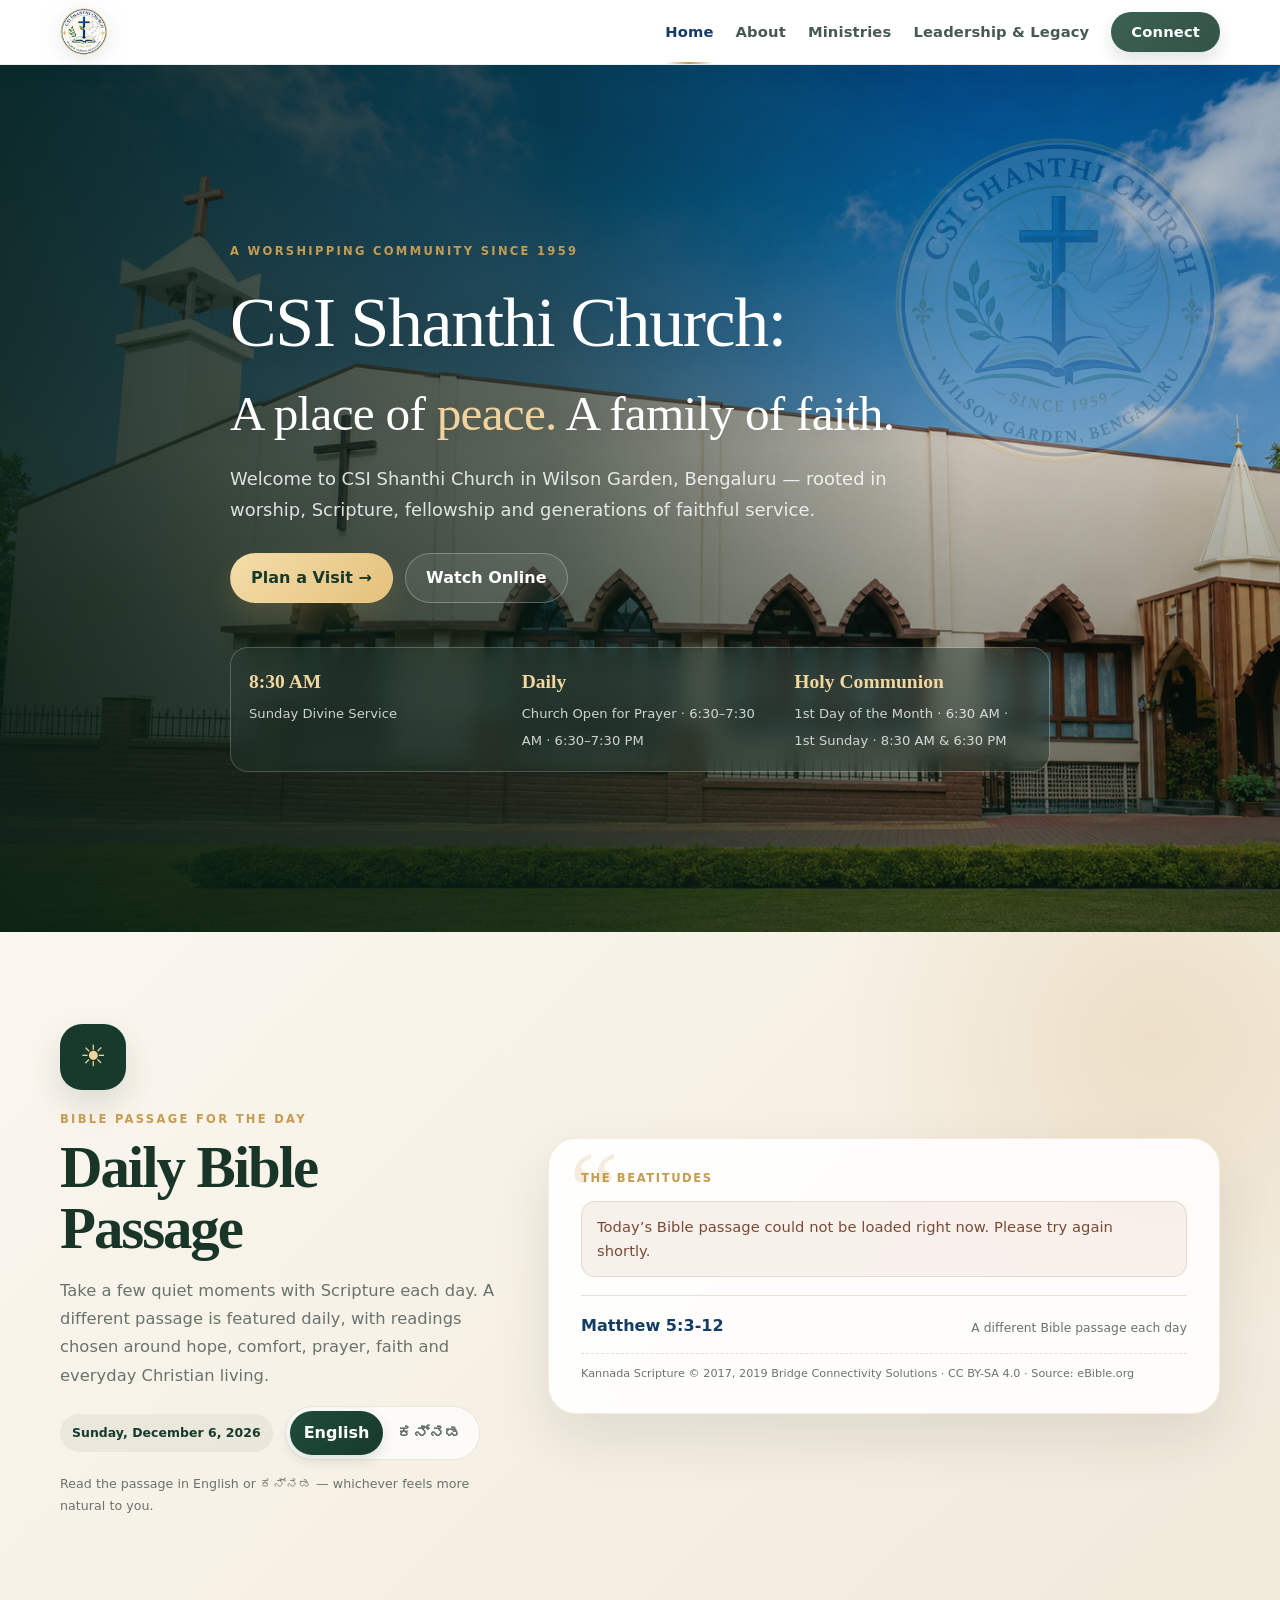
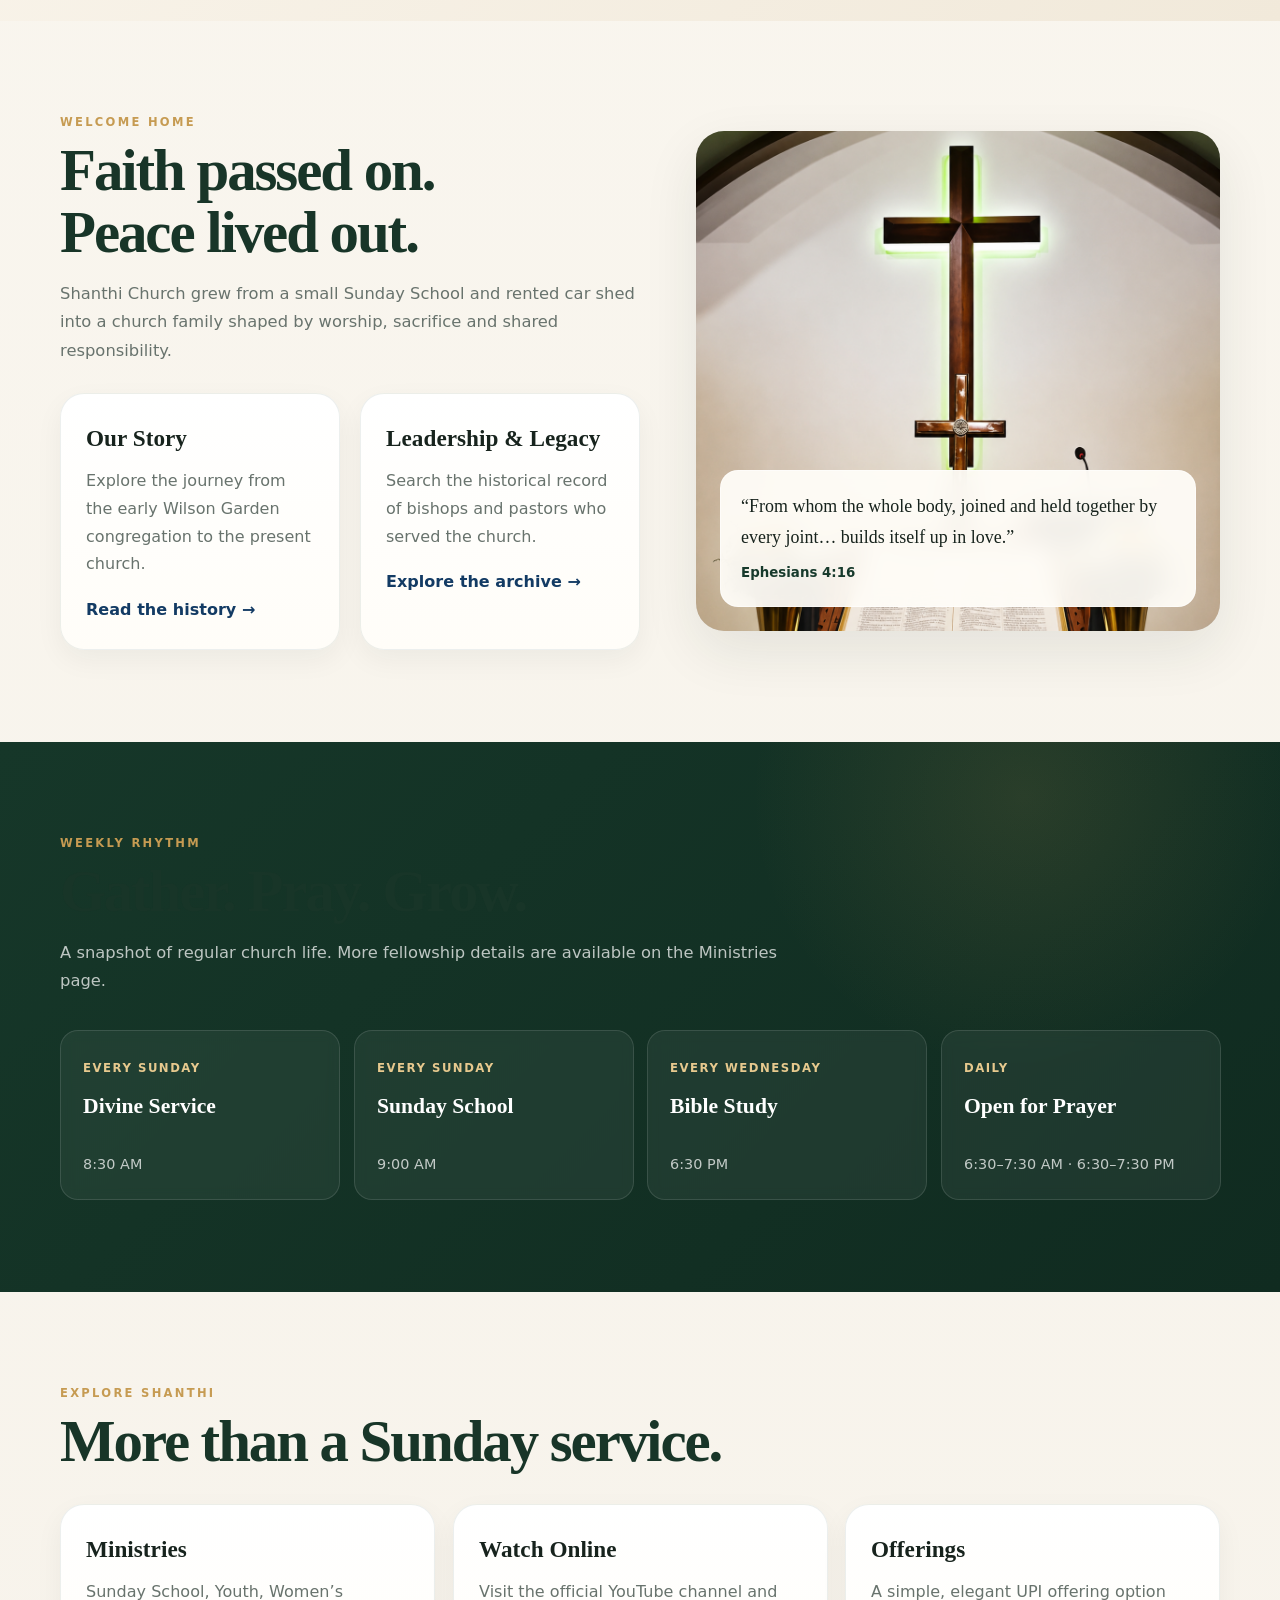
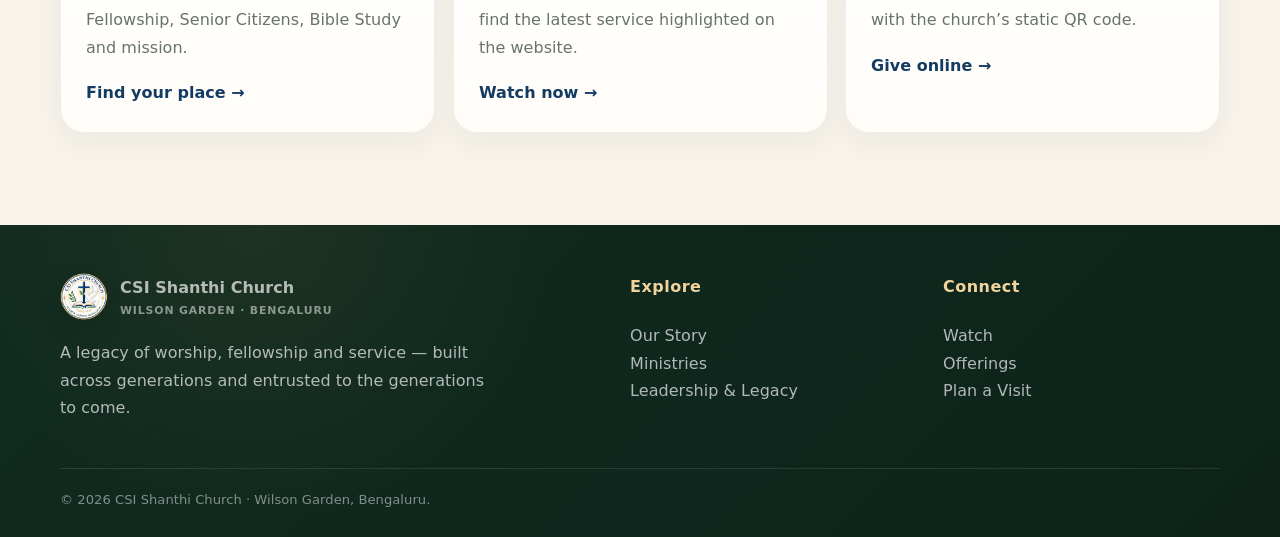
==== commit dbc4221d: "Update index.html" ====
--- a/index.html
+++ b/index.html
@@ -38,7 +38,7 @@
     <div class="hero-stats">
       <div><strong>8:30 AM</strong><span>Sunday Divine Service</span></div>
       <div><strong>Daily</strong><span>Church Open for Prayer · 6:30–7:30 AM · 6:30–7:30 PM</span></div>
-      <div><strong>Holy Communion</strong><span>1st day of the month · 6:30 AM · 1st Sunday · 8:30 AM & 6:30 PM</span></div>
+      <div><strong>Holy Communion</strong><span>1st Day of the Month · 6:30 AM · 1st Sunday · 8:30 AM & 6:30 PM</span></div>
     </div>
   </div>
 </section>
